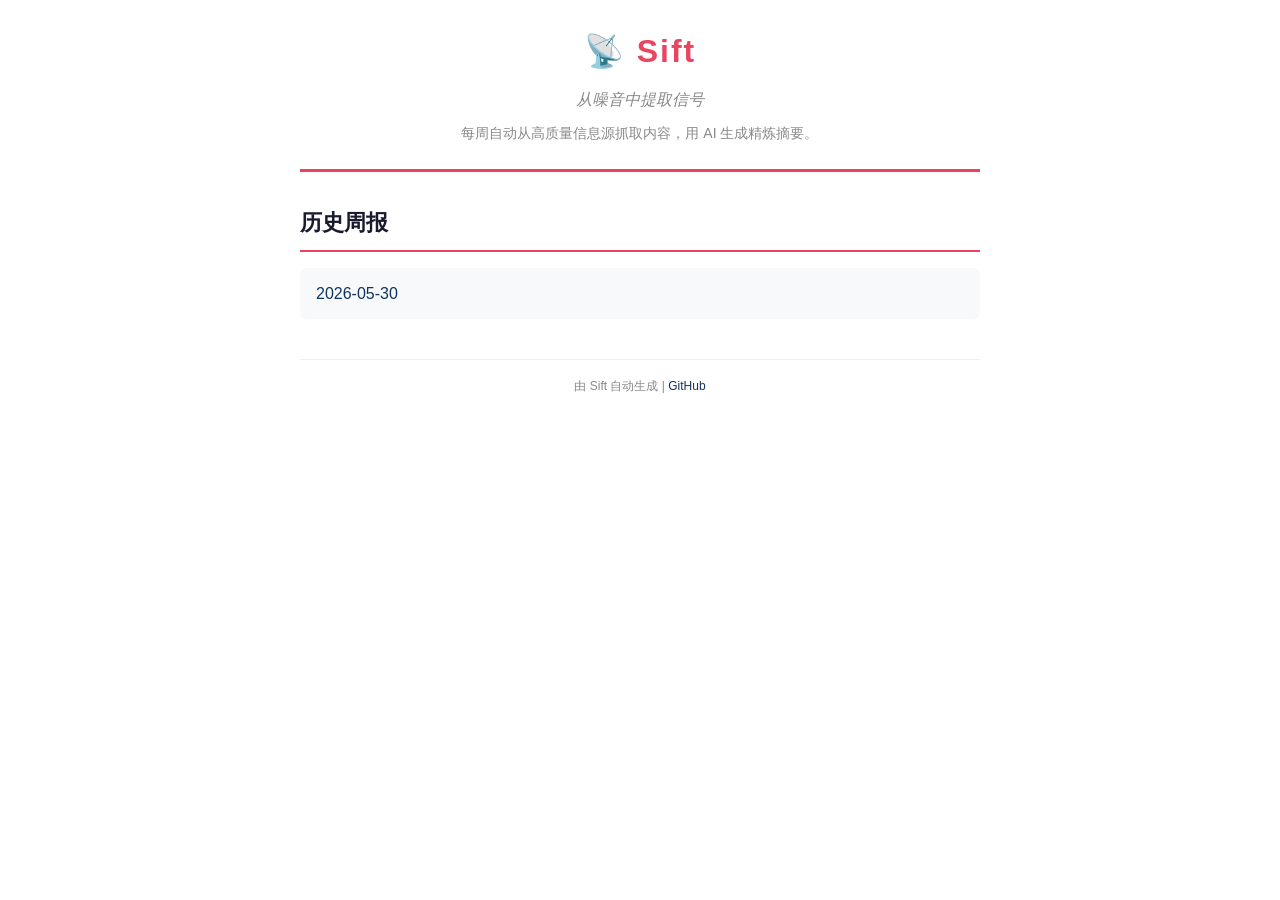
==== site/index.html @ 4ad4e00b "fix: update remaining signal references to sift" ====
<!DOCTYPE html>
<html lang="zh-CN">
<head>
  <meta charset="utf-8">
  <meta name="viewport" content="width=device-width, initial-scale=1">
  <title>Sift - Sift 周报</title>
  <link rel="stylesheet" href="style.css">
</head>
<body>
  <div class="container">
    <header>
      <h1>📡 Sift</h1>
      <p class="subtitle">从噪音中提取信号</p>
      <p class="description">每周自动从高质量信息源抓取内容，用 AI 生成精炼摘要。</p>
    </header>
    <main>
      <h2>历史周报</h2>
      <ul class="digest-list">
    <li><a href="digests/2026-05-30.html">2026-05-30</a></li>
      </ul>
    </main>
    <footer><p>由 Sift 自动生成 | <a href="https://github.com/null0NULL123/sift">GitHub</a></p></footer>
  </div>
</body>
</html>
---- site/style.css ----
/* Signal - GitHub Pages Style */

:root {
  --primary: #e94560;
  --dark: #1a1a2e;
  --accent: #0f3460;
  --bg: #fff;
  --bg-alt: #f8f9fa;
  --text: #333;
  --text-light: #888;
  --border: #eee;
}

* {
  margin: 0;
  padding: 0;
  box-sizing: border-box;
}

body {
  font-family: -apple-system, BlinkMacSystemFont, "Segoe UI", Roboto, "Helvetica Neue", sans-serif;
  color: var(--text);
  background: var(--bg);
  line-height: 1.7;
}

.container {
  max-width: 720px;
  margin: 0 auto;
  padding: 24px 20px;
}

/* Header */
header {
  text-align: center;
  margin-bottom: 32px;
  padding-bottom: 24px;
  border-bottom: 3px solid var(--primary);
}

header h1 {
  font-size: 32px;
  color: var(--primary);
  letter-spacing: 2px;
  margin-bottom: 8px;
}

header .subtitle {
  font-size: 16px;
  color: var(--text-light);
  font-style: italic;
}

header .description {
  font-size: 14px;
  color: var(--text-light);
  margin-top: 8px;
}

header .date {
  font-size: 14px;
  color: var(--text-light);
}

header nav {
  margin-top: 12px;
}

header nav a {
  color: var(--accent);
  text-decoration: none;
  font-size: 14px;
}

header nav a:hover {
  text-decoration: underline;
}

/* Index page */
main h2 {
  font-size: 22px;
  color: var(--dark);
  margin-bottom: 16px;
  padding-bottom: 8px;
  border-bottom: 2px solid var(--primary);
}

.digest-list {
  list-style: none;
  padding: 0;
}

.digest-list li {
  margin-bottom: 8px;
}

.digest-list a {
  display: block;
  padding: 12px 16px;
  background: var(--bg-alt);
  border-radius: 6px;
  color: var(--accent);
  text-decoration: none;
  font-size: 16px;
  transition: background 0.2s;
}

.digest-list a:hover {
  background: #e8e8e8;
}

/* Article content */
article h1 {
  font-size: 24px;
  color: var(--primary);
  margin: 24px 0 12px;
}

article h2 {
  font-size: 20px;
  color: var(--dark);
  margin: 28px 0 12px;
  padding-bottom: 6px;
  border-bottom: 2px solid var(--primary);
}

article h3 {
  font-size: 17px;
  color: #16213e;
  margin: 20px 0 8px;
}

article p {
  margin: 8px 0;
}

article strong {
  color: var(--dark);
}

article a {
  color: var(--accent);
  text-decoration: none;
  border-bottom: 1px solid var(--accent);
}

article a:hover {
  border-bottom-color: var(--primary);
  color: var(--primary);
}

article ul {
  padding-left: 20px;
  margin: 8px 0;
}

article li {
  margin-bottom: 6px;
}

article code {
  background: #f0f0f0;
  padding: 2px 5px;
  border-radius: 3px;
  font-size: 13px;
}

article hr {
  border: none;
  border-top: 1px solid var(--border);
  margin: 24px 0;
}

article blockquote {
  border-left: 4px solid var(--primary);
  padding: 8px 16px;
  margin: 12px 0;
  background: var(--bg-alt);
  color: var(--text-light);
}

article .numbered {
  padding-left: 10px;
  margin: 6px 0;
}

/* Footer */
footer {
  margin-top: 40px;
  padding-top: 16px;
  border-top: 1px solid var(--border);
  text-align: center;
  font-size: 12px;
  color: var(--text-light);
}

footer a {
  color: var(--accent);
  text-decoration: none;
}

/* Mobile */
@media (max-width: 600px) {
  .container {
    padding: 16px 12px;
  }

  header h1 {
    font-size: 26px;
  }

  article h2 {
    font-size: 18px;
  }
}
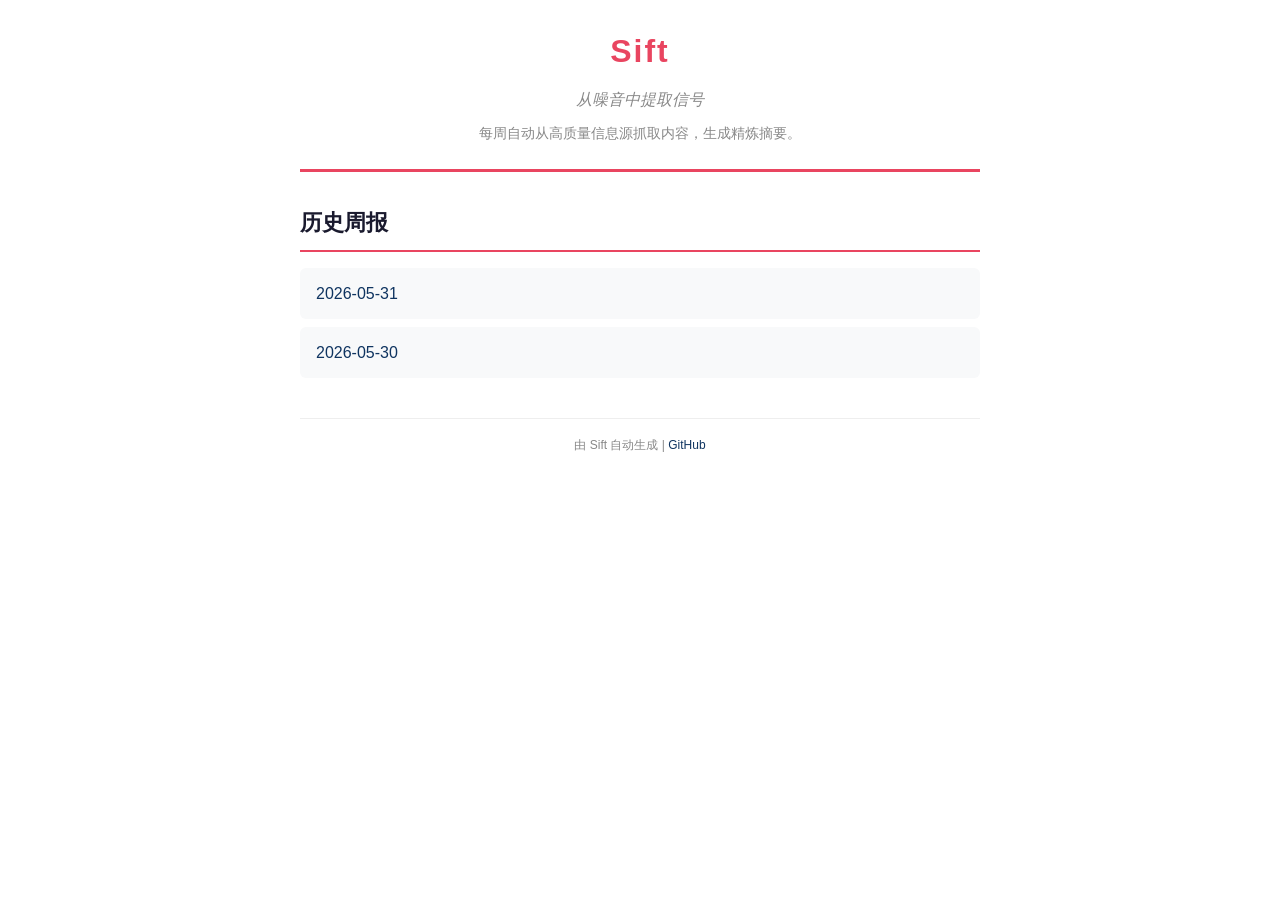
==== commit e62064ee: "feat: add LLM summary display, workspace CLI args, and knowledge.db rename - Add llm_summary field t" ====
--- a/site/index.html
+++ b/site/index.html
@@ -9,13 +9,14 @@
 <body>
   <div class="container">
     <header>
-      <h1>📡 Sift</h1>
+      <h1>Sift</h1>
       <p class="subtitle">从噪音中提取信号</p>
-      <p class="description">每周自动从高质量信息源抓取内容，用 AI 生成精炼摘要。</p>
+      <p class="description">每周自动从高质量信息源抓取内容，生成精炼摘要。</p>
     </header>
     <main>
       <h2>历史周报</h2>
       <ul class="digest-list">
+    <li><a href="digests/2026-05-31.html">2026-05-31</a></li>
     <li><a href="digests/2026-05-30.html">2026-05-30</a></li>
       </ul>
     </main>
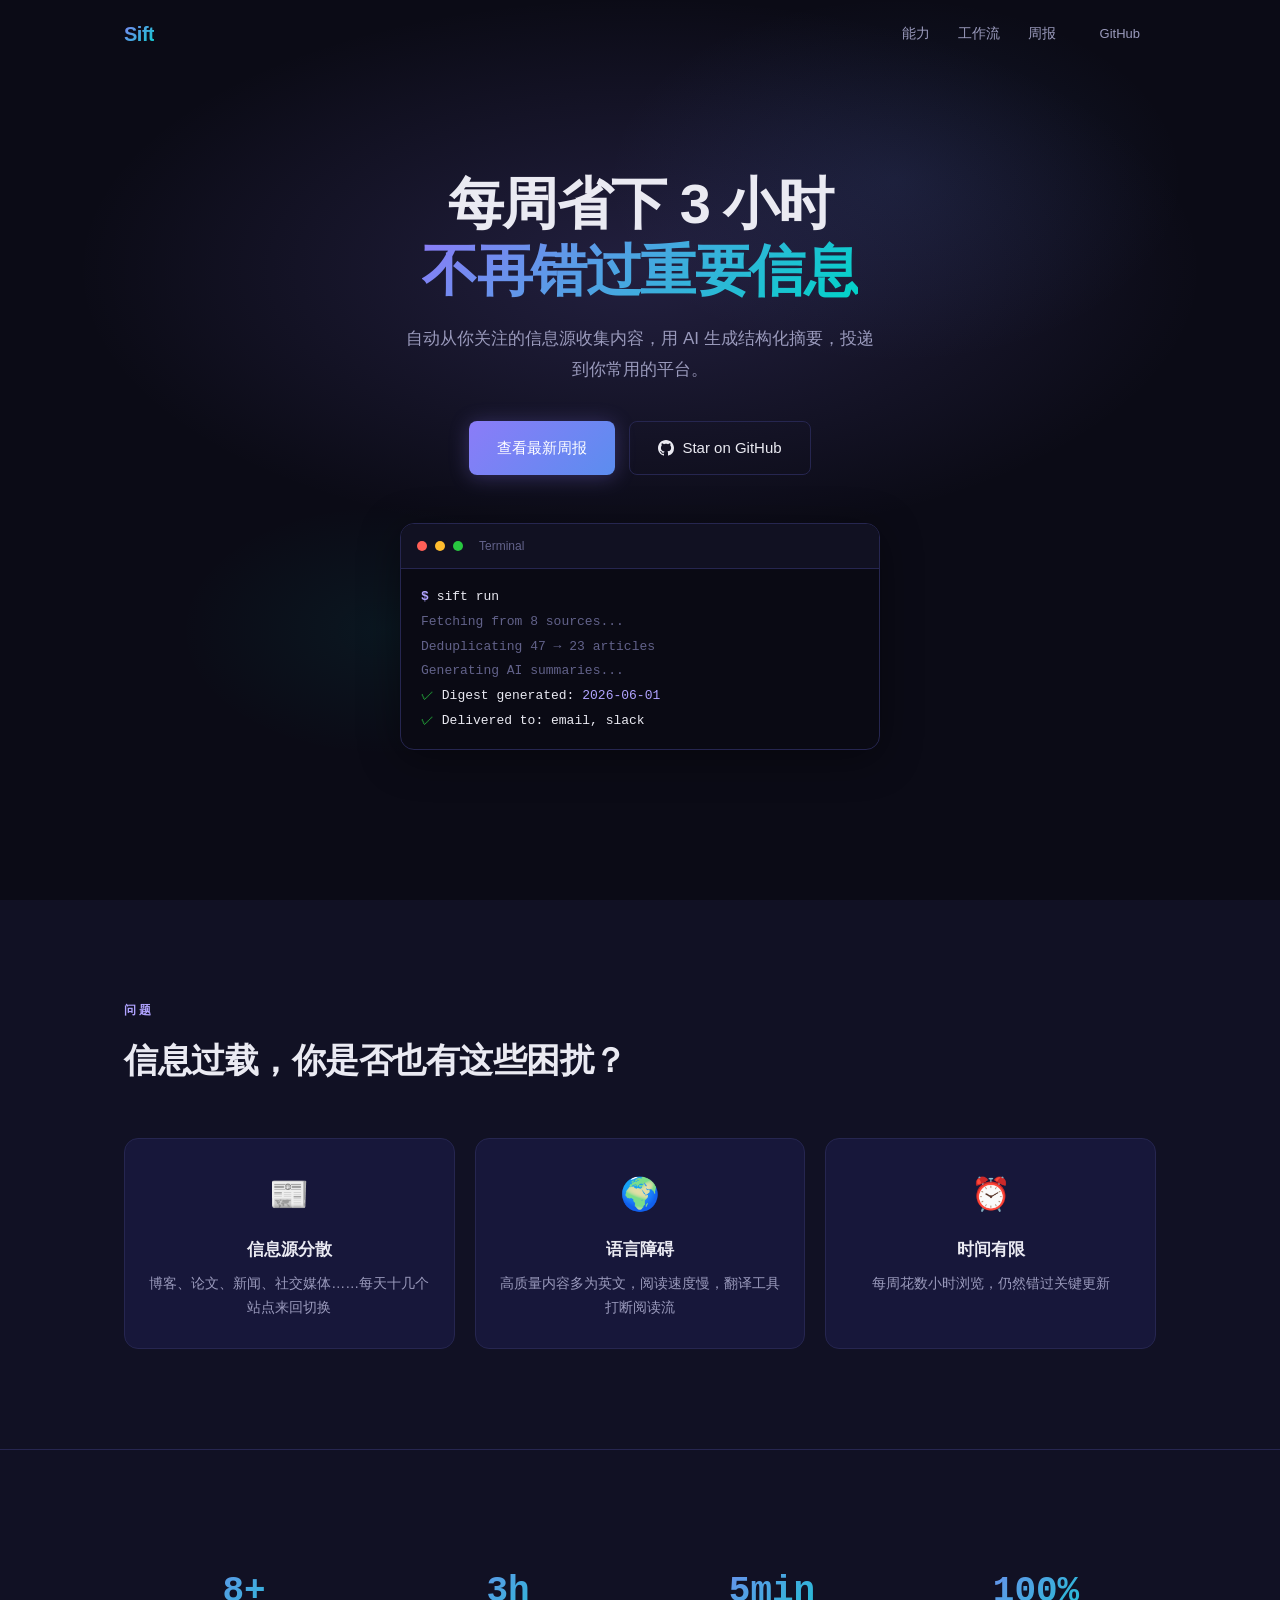
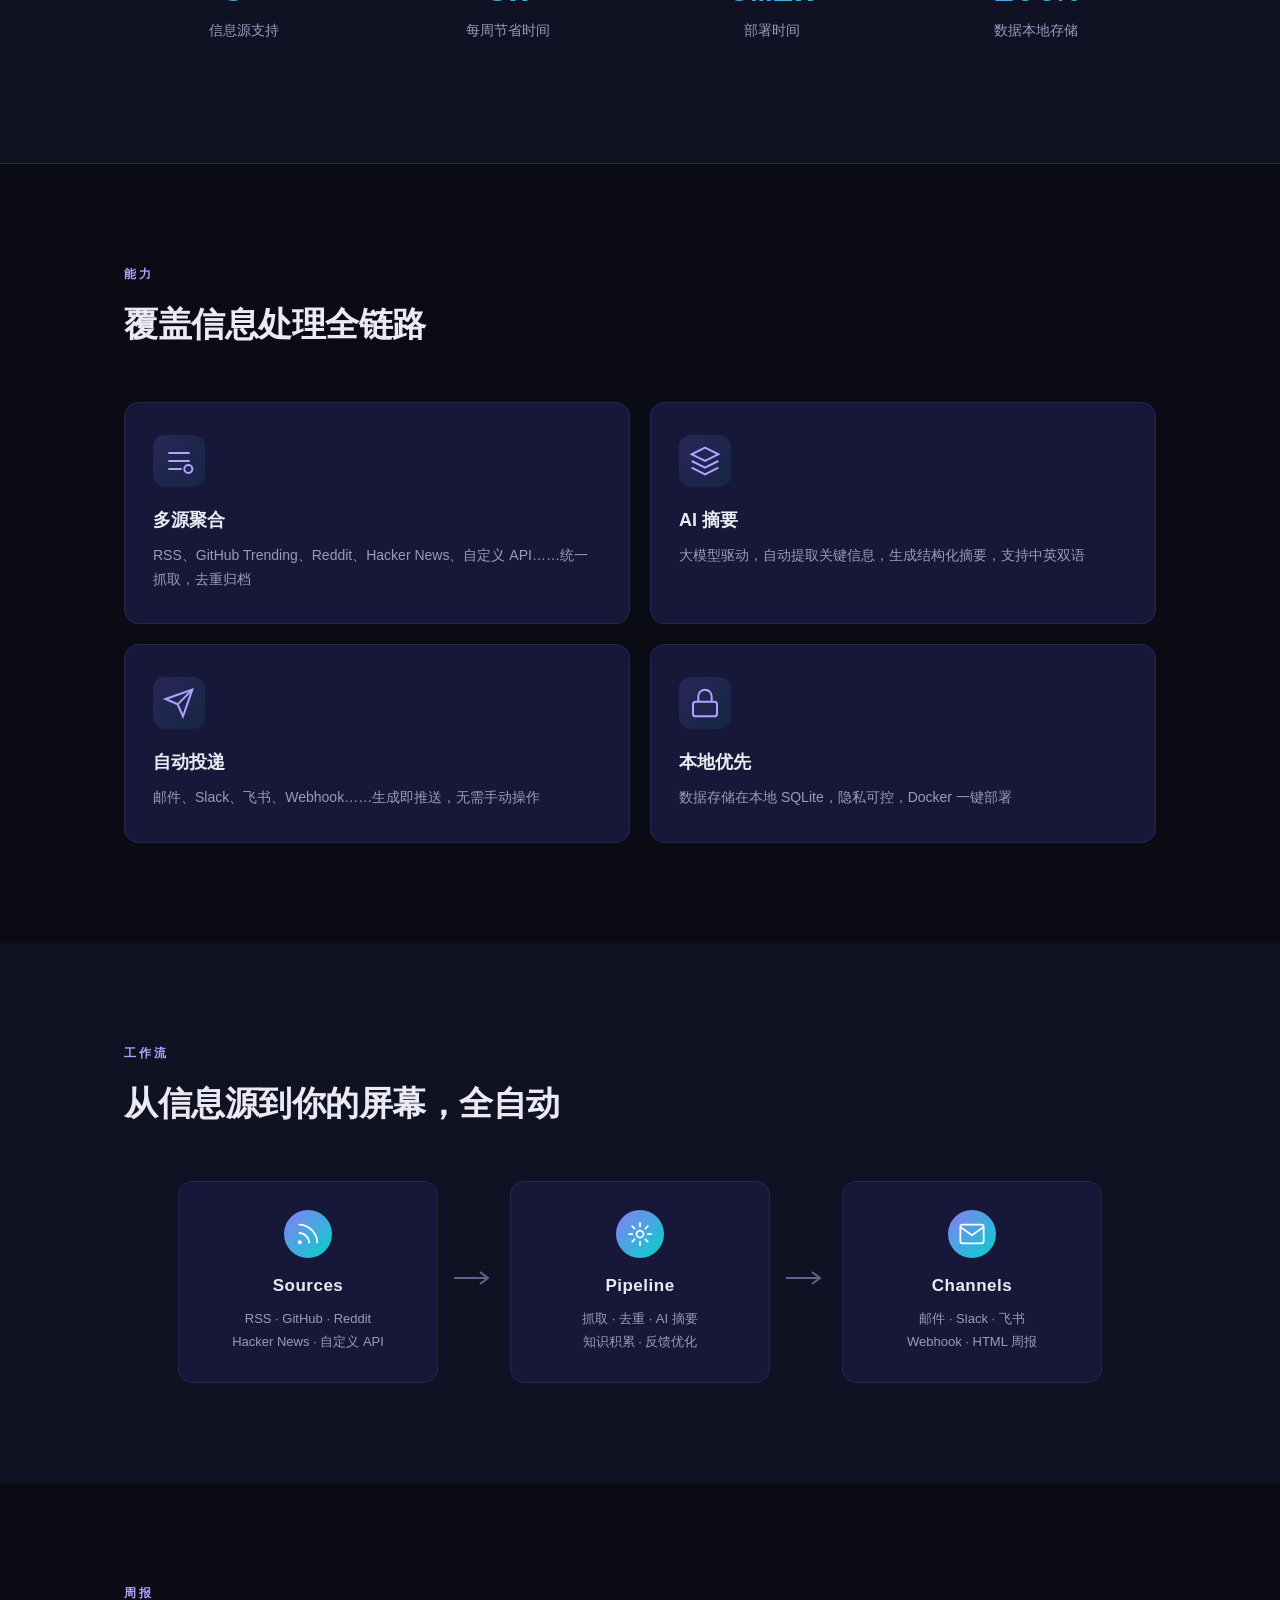
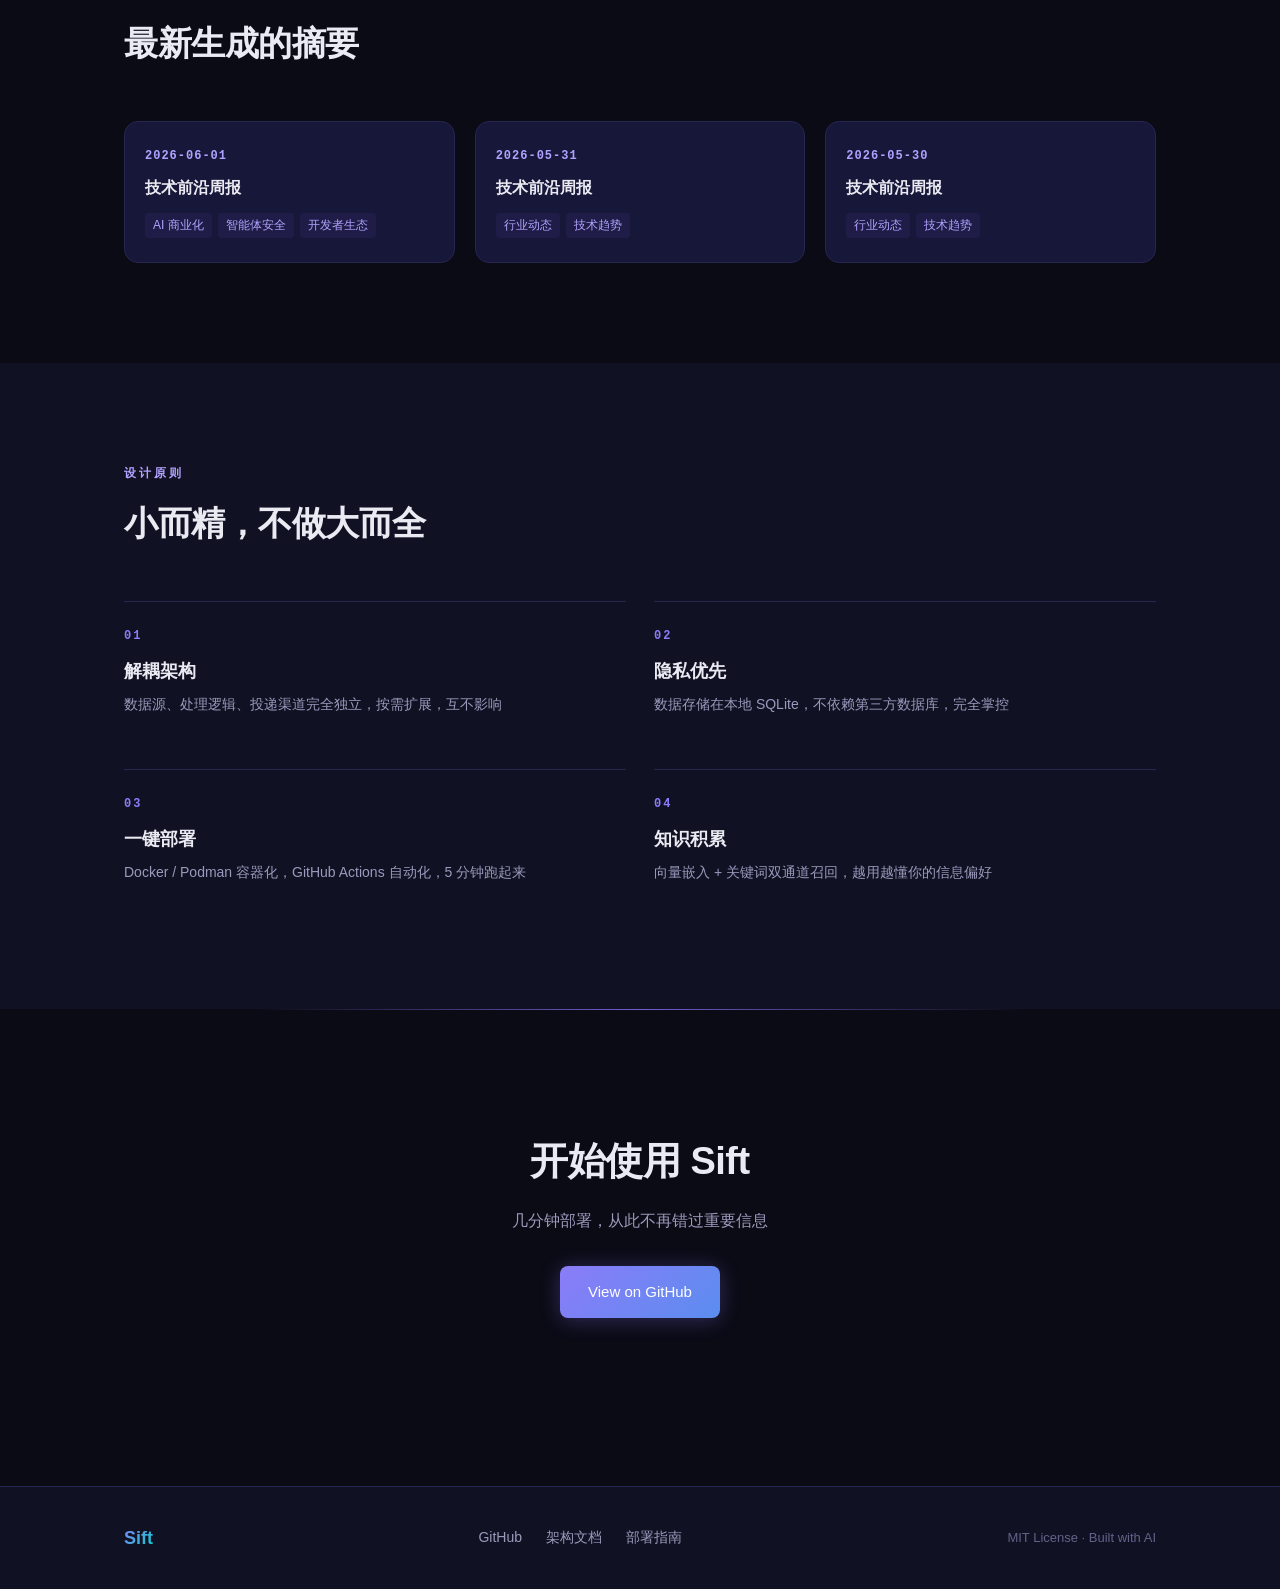
==== commit 9e832d34: "refactor: polish UI — stronger gradients, metric cards, gradient buttons - Add three-color gradient " ====
--- a/site/index.html
+++ b/site/index.html
@@ -3,24 +3,290 @@
 <head>
   <meta charset="utf-8">
   <meta name="viewport" content="width=device-width, initial-scale=1">
-  <title>Sift - Sift 周报</title>
+  <title>Sift - 从噪音中提取信号</title>
+  <meta name="description" content="自动从你关注的信息源收集内容，用 AI 生成结构化摘要，投递到你常用的平台。">
+  <meta property="og:title" content="Sift - 从噪音中提取信号">
+  <meta property="og:description" content="AI 驱动的信息聚合与摘要工具。多源抓取、智能摘要、自动投递。">
+  <meta property="og:type" content="website">
+  <link rel="icon" href="data:image/svg+xml,<svg xmlns='http://www.w3.org/2000/svg' viewBox='0 0 100 100'><text y='.9em' font-size='90'>⚗️</text></svg>">
   <link rel="stylesheet" href="style.css">
 </head>
 <body>
-  <div class="container">
-    <header>
-      <h1>Sift</h1>
-      <p class="subtitle">从噪音中提取信号</p>
-      <p class="description">每周自动从高质量信息源抓取内容，生成精炼摘要。</p>
-    </header>
-    <main>
-      <h2>历史周报</h2>
-      <ul class="digest-list">
-    <li><a href="digests/2026-05-31.html">2026-05-31</a></li>
-    <li><a href="digests/2026-05-30.html">2026-05-30</a></li>
-      </ul>
-    </main>
-    <footer><p>由 Sift 自动生成 | <a href="https://github.com/null0NULL123/sift">GitHub</a></p></footer>
-  </div>
+
+  <!-- Nav -->
+  <nav class="nav">
+    <div class="container nav-inner">
+      <a href="#" class="nav-logo">Sift</a>
+      <div class="nav-links">
+        <a href="#features">能力</a>
+        <a href="#workflow">工作流</a>
+        <a href="#digests">周报</a>
+        <a href="https://github.com/null0NULL123/sift" class="btn btn-sm">GitHub</a>
+      </div>
+    </div>
+  </nav>
+
+  <!-- Hero -->
+  <section class="hero">
+    <div class="hero-bg"></div>
+    <div class="hero-content">
+      <h1>每周省下 3 小时<br><span class="gradient-text">不再错过重要信息</span></h1>
+      <p class="hero-desc">自动从你关注的信息源收集内容，用 AI 生成结构化摘要，投递到你常用的平台。</p>
+      <div class="hero-actions">
+        <a href="digests/2026-06-01.html" class="btn btn-primary">查看最新周报</a>
+        <a href="https://github.com/null0NULL123/sift" class="btn btn-outline">
+          <svg width="16" height="16" viewBox="0 0 16 16" fill="currentColor"><path d="M8 0C3.58 0 0 3.58 0 8c0 3.54 2.29 6.53 5.47 7.59.4.07.55-.17.55-.38 0-.19-.01-.82-.01-1.49-2.01.37-2.53-.49-2.69-.94-.09-.23-.48-.94-.82-1.13-.28-.15-.68-.52-.01-.53.63-.01 1.08.58 1.23.82.72 1.21 1.87.87 2.33.66.07-.52.28-.87.51-1.07-1.78-.2-3.64-.89-3.64-3.95 0-.87.31-1.59.82-2.15-.08-.2-.36-1.02.08-2.12 0 0 .67-.21 2.2.82.64-.18 1.32-.27 2-.27.68 0 1.36.09 2 .27 1.53-1.04 2.2-.82 2.2-.82.44 1.1.16 1.92.08 2.12.51.56.82 1.27.82 2.15 0 3.07-1.87 3.75-3.65 3.95.29.25.54.73.54 1.48 0 1.07-.01 1.93-.01 2.2 0 .21.15.46.55.38A8.013 8.013 0 0016 8c0-4.42-3.58-8-8-8z"/></svg>
+          Star on GitHub
+        </a>
+      </div>
+      <!-- Product Preview -->
+      <div class="hero-preview">
+        <div class="terminal">
+          <div class="terminal-bar">
+            <span class="dot red"></span>
+            <span class="dot yellow"></span>
+            <span class="dot green"></span>
+            <span class="terminal-title">Terminal</span>
+          </div>
+          <div class="terminal-body">
+            <div class="terminal-line"><span class="t-prompt">$</span> <span class="t-cmd">sift run</span></div>
+            <div class="terminal-line t-dim">Fetching from 8 sources...</div>
+            <div class="terminal-line t-dim">Deduplicating 47 → 23 articles</div>
+            <div class="terminal-line t-dim">Generating AI summaries...</div>
+            <div class="terminal-line"><span class="t-success">✓</span> Digest generated: <span class="t-link">2026-06-01</span></div>
+            <div class="terminal-line"><span class="t-success">✓</span> Delivered to: email, slack</div>
+          </div>
+        </div>
+      </div>
+    </div>
+  </section>
+
+  <!-- Pain Points -->
+  <section class="pain-points reveal">
+    <div class="container">
+      <p class="section-eyebrow">问题</p>
+      <h2>信息过载，你是否也有这些困扰？</h2>
+      <div class="pain-grid">
+        <div class="pain-card">
+          <div class="pain-icon">&#x1F4F0;</div>
+          <h3>信息源分散</h3>
+          <p>博客、论文、新闻、社交媒体……每天十几个站点来回切换</p>
+        </div>
+        <div class="pain-card">
+          <div class="pain-icon">&#x1F30D;</div>
+          <h3>语言障碍</h3>
+          <p>高质量内容多为英文，阅读速度慢，翻译工具打断阅读流</p>
+        </div>
+        <div class="pain-card">
+          <div class="pain-icon">&#x23F0;</div>
+          <h3>时间有限</h3>
+          <p>每周花数小时浏览，仍然错过关键更新</p>
+        </div>
+      </div>
+    </div>
+  </section>
+
+  <!-- Metrics -->
+  <section class="metrics reveal">
+    <div class="container">
+      <div class="metric-grid">
+        <div class="metric-item">
+          <div class="metric-number">8+</div>
+          <div class="metric-label">信息源支持</div>
+        </div>
+        <div class="metric-item">
+          <div class="metric-number">3h</div>
+          <div class="metric-label">每周节省时间</div>
+        </div>
+        <div class="metric-item">
+          <div class="metric-number">5min</div>
+          <div class="metric-label">部署时间</div>
+        </div>
+        <div class="metric-item">
+          <div class="metric-number">100%</div>
+          <div class="metric-label">数据本地存储</div>
+        </div>
+      </div>
+    </div>
+  </section>
+
+  <!-- Features -->
+  <section class="features reveal" id="features">
+    <div class="container">
+      <p class="section-eyebrow">能力</p>
+      <h2>覆盖信息处理全链路</h2>
+      <div class="feature-grid">
+        <div class="feature-card">
+          <div class="feature-icon">
+            <svg width="32" height="32" viewBox="0 0 24 24" fill="none" stroke="currentColor" stroke-width="1.5"><path d="M4 6h16M4 12h16M4 18h10"/><circle cx="19" cy="18" r="3"/></svg>
+          </div>
+          <h3>多源聚合</h3>
+          <p>RSS、GitHub Trending、Reddit、Hacker News、自定义 API……统一抓取，去重归档</p>
+        </div>
+        <div class="feature-card">
+          <div class="feature-icon">
+            <svg width="32" height="32" viewBox="0 0 24 24" fill="none" stroke="currentColor" stroke-width="1.5"><path d="M12 2L2 7l10 5 10-5-10-5z"/><path d="M2 17l10 5 10-5"/><path d="M2 12l10 5 10-5"/></svg>
+          </div>
+          <h3>AI 摘要</h3>
+          <p>大模型驱动，自动提取关键信息，生成结构化摘要，支持中英双语</p>
+        </div>
+        <div class="feature-card">
+          <div class="feature-icon">
+            <svg width="32" height="32" viewBox="0 0 24 24" fill="none" stroke="currentColor" stroke-width="1.5"><path d="M22 2L11 13"/><path d="M22 2l-7 20-4-9-9-4 20-7z"/></svg>
+          </div>
+          <h3>自动投递</h3>
+          <p>邮件、Slack、飞书、Webhook……生成即推送，无需手动操作</p>
+        </div>
+        <div class="feature-card">
+          <div class="feature-icon">
+            <svg width="32" height="32" viewBox="0 0 24 24" fill="none" stroke="currentColor" stroke-width="1.5"><rect x="3" y="11" width="18" height="11" rx="2" ry="2"/><path d="M7 11V7a5 5 0 0110 0v4"/></svg>
+          </div>
+          <h3>本地优先</h3>
+          <p>数据存储在本地 SQLite，隐私可控，Docker 一键部署</p>
+        </div>
+      </div>
+    </div>
+  </section>
+
+  <!-- Workflow -->
+  <section class="workflow reveal" id="workflow">
+    <div class="container">
+      <p class="section-eyebrow">工作流</p>
+      <h2>从信息源到你的屏幕，全自动</h2>
+      <div class="flow-diagram">
+        <div class="flow-step">
+          <div class="flow-icon">
+            <svg width="28" height="28" viewBox="0 0 24 24" fill="none" stroke="currentColor" stroke-width="1.5"><path d="M4 11a9 9 0 019 9"/><path d="M4 4a16 16 0 0116 16"/><circle cx="5" cy="19" r="1"/></svg>
+          </div>
+          <div class="flow-label">Sources</div>
+          <div class="flow-desc">RSS · GitHub · Reddit<br>Hacker News · 自定义 API</div>
+        </div>
+        <div class="flow-arrow">
+          <svg width="40" height="24" viewBox="0 0 40 24"><path d="M0 12h32M26 6l8 6-8 6" fill="none" stroke="currentColor" stroke-width="2"/></svg>
+        </div>
+        <div class="flow-step">
+          <div class="flow-icon">
+            <svg width="28" height="28" viewBox="0 0 24 24" fill="none" stroke="currentColor" stroke-width="1.5"><path d="M12 2v4m0 12v4M4.93 4.93l2.83 2.83m8.48 8.48l2.83 2.83M2 12h4m12 0h4M4.93 19.07l2.83-2.83m8.48-8.48l2.83-2.83"/><circle cx="12" cy="12" r="3"/></svg>
+          </div>
+          <div class="flow-label">Pipeline</div>
+          <div class="flow-desc">抓取 · 去重 · AI 摘要<br>知识积累 · 反馈优化</div>
+        </div>
+        <div class="flow-arrow">
+          <svg width="40" height="24" viewBox="0 0 40 24"><path d="M0 12h32M26 6l8 6-8 6" fill="none" stroke="currentColor" stroke-width="2"/></svg>
+        </div>
+        <div class="flow-step">
+          <div class="flow-icon">
+            <svg width="28" height="28" viewBox="0 0 24 24" fill="none" stroke="currentColor" stroke-width="1.5"><path d="M4 4h16c1.1 0 2 .9 2 2v12c0 1.1-.9 2-2 2H4c-1.1 0-2-.9-2-2V6c0-1.1.9-2 2-2z"/><polyline points="22,6 12,13 2,6"/></svg>
+          </div>
+          <div class="flow-label">Channels</div>
+          <div class="flow-desc">邮件 · Slack · 飞书<br>Webhook · HTML 周报</div>
+        </div>
+      </div>
+    </div>
+  </section>
+
+  <!-- Latest Digests -->
+  <section class="digests reveal" id="digests">
+    <div class="container">
+      <p class="section-eyebrow">周报</p>
+      <h2>最新生成的摘要</h2>
+      <div class="digest-grid">
+        <a href="digests/2026-06-01.html" class="digest-card">
+          <div class="digest-date">2026-06-01</div>
+          <div class="digest-title">技术前沿周报</div>
+          <div class="digest-tags">
+            <span>AI 商业化</span><span>智能体安全</span><span>开发者生态</span>
+          </div>
+        </a>
+        <a href="digests/2026-05-31.html" class="digest-card">
+          <div class="digest-date">2026-05-31</div>
+          <div class="digest-title">技术前沿周报</div>
+          <div class="digest-tags">
+            <span>行业动态</span><span>技术趋势</span>
+          </div>
+        </a>
+        <a href="digests/2026-05-30.html" class="digest-card">
+          <div class="digest-date">2026-05-30</div>
+          <div class="digest-title">技术前沿周报</div>
+          <div class="digest-tags">
+            <span>行业动态</span><span>技术趋势</span>
+          </div>
+        </a>
+      </div>
+    </div>
+  </section>
+
+  <!-- Highlights -->
+  <section class="highlights reveal">
+    <div class="container">
+      <p class="section-eyebrow">设计原则</p>
+      <h2>小而精，不做大而全</h2>
+      <div class="highlight-grid">
+        <div class="highlight-item">
+          <div class="highlight-number">01</div>
+          <h3>解耦架构</h3>
+          <p>数据源、处理逻辑、投递渠道完全独立，按需扩展，互不影响</p>
+        </div>
+        <div class="highlight-item">
+          <div class="highlight-number">02</div>
+          <h3>隐私优先</h3>
+          <p>数据存储在本地 SQLite，不依赖第三方数据库，完全掌控</p>
+        </div>
+        <div class="highlight-item">
+          <div class="highlight-number">03</div>
+          <h3>一键部署</h3>
+          <p>Docker / Podman 容器化，GitHub Actions 自动化，5 分钟跑起来</p>
+        </div>
+        <div class="highlight-item">
+          <div class="highlight-number">04</div>
+          <h3>知识积累</h3>
+          <p>向量嵌入 + 关键词双通道召回，越用越懂你的信息偏好</p>
+        </div>
+      </div>
+    </div>
+  </section>
+
+  <!-- CTA -->
+  <section class="cta reveal">
+    <div class="container">
+      <h2>开始使用 Sift</h2>
+      <p>几分钟部署，从此不再错过重要信息</p>
+      <div class="hero-actions">
+        <a href="https://github.com/null0NULL123/sift" class="btn btn-primary">View on GitHub</a>
+      </div>
+    </div>
+  </section>
+
+  <!-- Footer -->
+  <footer>
+    <div class="container footer-inner">
+      <div class="footer-brand">Sift</div>
+      <div class="footer-links">
+        <a href="https://github.com/null0NULL123/sift">GitHub</a>
+        <a href="https://github.com/null0NULL123/sift/blob/main/docs/zh/architecture.md">架构文档</a>
+        <a href="https://github.com/null0NULL123/sift/blob/main/docs/zh/deployment.md">部署指南</a>
+      </div>
+      <div class="footer-copy">MIT License &middot; Built with AI</div>
+    </div>
+  </footer>
+
+  <script>
+    // Scroll reveal
+    const observer = new IntersectionObserver((entries) => {
+      entries.forEach(entry => {
+        if (entry.isIntersecting) {
+          entry.target.classList.add('visible');
+        }
+      });
+    }, { threshold: 0.1 });
+    document.querySelectorAll('.reveal').forEach(el => observer.observe(el));
+
+    // Sticky nav
+    const nav = document.querySelector('.nav');
+    window.addEventListener('scroll', () => {
+      nav.classList.toggle('scrolled', window.scrollY > 50);
+    });
+  </script>
+
 </body>
 </html>
--- a/site/style.css
+++ b/site/style.css
@@ -1,14 +1,23 @@
-/* Signal - GitHub Pages Style */
+/* Sift - Landing Page Style */
 
 :root {
-  --primary: #e94560;
-  --dark: #1a1a2e;
-  --accent: #0f3460;
-  --bg: #fff;
-  --bg-alt: #f8f9fa;
-  --text: #333;
-  --text-light: #888;
-  --border: #eee;
+  --bg: #0b0b16;
+  --bg-surface: #111124;
+  --bg-card: #17173a;
+  --bg-card-hover: #1e1e4a;
+  --text: #eaeaf2;
+  --text-secondary: #9a9abc;
+  --text-dim: #62628a;
+  --accent: #8b7cf8;
+  --accent-light: #b0a3ff;
+  --accent-muted: #6e5fd0;
+  --gradient-start: #8b7cf8;
+  --gradient-mid: #5b8def;
+  --gradient-end: #00d4c8;
+  --border: #262650;
+  --border-glow: rgba(139, 124, 248, 0.15);
+  --radius: 14px;
+  --radius-sm: 8px;
 }
 
 * {
@@ -17,199 +26,954 @@
   box-sizing: border-box;
 }
 
+html {
+  scroll-behavior: smooth;
+}
+
 body {
-  font-family: -apple-system, BlinkMacSystemFont, "Segoe UI", Roboto, "Helvetica Neue", sans-serif;
+  font-family: -apple-system, BlinkMacSystemFont, "Segoe UI", Roboto, "Helvetica Neue", "Noto Sans SC", sans-serif;
   color: var(--text);
   background: var(--bg);
   line-height: 1.7;
+  overflow-x: hidden;
 }
 
 .container {
+  max-width: 1080px;
+  margin: 0 auto;
+  padding: 0 24px;
+}
+
+/* ===== Nav ===== */
+
+.nav {
+  position: fixed;
+  top: 0;
+  left: 0;
+  right: 0;
+  z-index: 100;
+  padding: 16px 0;
+  transition: all 0.3s ease;
+}
+
+.nav.scrolled {
+  background: rgba(14, 14, 26, 0.85);
+  backdrop-filter: blur(12px);
+  border-bottom: 1px solid var(--border);
+  padding: 12px 0;
+}
+
+.nav-inner {
+  display: flex;
+  align-items: center;
+  justify-content: space-between;
+}
+
+.nav-logo {
+  font-size: 20px;
+  font-weight: 700;
+  background: linear-gradient(135deg, var(--gradient-start), var(--gradient-end));
+  -webkit-background-clip: text;
+  -webkit-text-fill-color: transparent;
+  background-clip: text;
+  text-decoration: none;
+  letter-spacing: -0.5px;
+}
+
+.nav-links {
+  display: flex;
+  align-items: center;
+  gap: 28px;
+}
+
+.nav-links a {
+  color: var(--text-secondary);
+  text-decoration: none;
+  font-size: 14px;
+  font-weight: 500;
+  transition: color 0.2s;
+}
+
+.nav-links a:hover {
+  color: var(--text);
+}
+
+.btn-sm {
+  padding: 7px 16px !important;
+  font-size: 13px !important;
+  border-radius: 6px;
+  display: inline-flex;
+  align-items: center;
+  gap: 6px;
+}
+
+/* ===== Hero ===== */
+
+.hero {
+  position: relative;
+  min-height: 100vh;
+  display: flex;
+  flex-direction: column;
+  align-items: center;
+  justify-content: center;
+  text-align: center;
+  overflow: hidden;
+  padding: 80px 24px 60px;
+}
+
+.hero-bg {
+  position: absolute;
+  inset: 0;
+  background:
+    radial-gradient(ellipse 80% 55% at 50% 30%, rgba(139, 124, 248, 0.18) 0%, transparent 55%),
+    radial-gradient(ellipse 50% 45% at 70% 20%, rgba(91, 141, 239, 0.1) 0%, transparent 45%),
+    radial-gradient(ellipse 40% 35% at 30% 70%, rgba(0, 212, 200, 0.06) 0%, transparent 40%);
+  pointer-events: none;
+}
+
+.hero-content {
+  position: relative;
+  z-index: 1;
+  max-width: 720px;
+}
+
+.hero h1 {
+  font-size: clamp(36px, 6vw, 56px);
+  font-weight: 700;
+  letter-spacing: -1.5px;
+  line-height: 1.2;
+  margin-bottom: 20px;
+  color: var(--text);
+}
+
+.gradient-text {
+  background: linear-gradient(135deg, var(--gradient-start), var(--gradient-end));
+  -webkit-background-clip: text;
+  -webkit-text-fill-color: transparent;
+  background-clip: text;
+}
+
+.hero-desc {
+  font-size: 17px;
+  color: var(--text-secondary);
+  max-width: 480px;
+  margin: 0 auto 36px;
+  line-height: 1.8;
+}
+
+.hero-actions {
+  display: flex;
+  gap: 14px;
+  justify-content: center;
+  flex-wrap: wrap;
+  margin-bottom: 48px;
+}
+
+.btn {
+  display: inline-flex;
+  align-items: center;
+  gap: 8px;
+  padding: 13px 28px;
+  border-radius: 8px;
+  font-size: 15px;
+  font-weight: 500;
+  text-decoration: none;
+  transition: all 0.25s ease;
+  cursor: pointer;
+  border: none;
+}
+
+.btn-primary {
+  background: linear-gradient(135deg, var(--gradient-start), var(--gradient-mid));
+  color: #fff;
+  box-shadow: 0 2px 20px rgba(139, 124, 248, 0.3);
+}
+
+.btn-primary:hover {
+  background: linear-gradient(135deg, var(--accent-light), var(--gradient-mid));
+  transform: translateY(-2px);
+  box-shadow: 0 6px 28px rgba(139, 124, 248, 0.4);
+}
+
+.btn-outline {
+  background: transparent;
+  color: var(--text);
+  border: 1px solid var(--border);
+}
+
+.btn-outline:hover {
+  border-color: var(--accent-muted);
+  color: var(--accent-light);
+  transform: translateY(-2px);
+}
+
+/* ===== Terminal Preview ===== */
+
+.hero-preview {
+  max-width: 520px;
+  margin: 0 auto;
+}
+
+.terminal {
+  background: #0a0a14;
+  border: 1px solid var(--border);
+  border-radius: var(--radius);
+  overflow: hidden;
+  text-align: left;
+  box-shadow: 0 8px 40px rgba(0, 0, 0, 0.4);
+}
+
+.terminal-bar {
+  display: flex;
+  align-items: center;
+  gap: 8px;
+  padding: 12px 16px;
+  background: #111122;
+  border-bottom: 1px solid var(--border);
+}
+
+.dot {
+  width: 10px;
+  height: 10px;
+  border-radius: 50%;
+}
+
+.dot.red { background: #ff5f57; }
+.dot.yellow { background: #febc2e; }
+.dot.green { background: #28c840; }
+
+.terminal-title {
+  font-size: 12px;
+  color: var(--text-dim);
+  margin-left: 8px;
+}
+
+.terminal-body {
+  padding: 16px 20px;
+  font-family: "SF Mono", "Fira Code", "Cascadia Code", monospace;
+  font-size: 13px;
+  line-height: 1.9;
+}
+
+.terminal-line {
+  white-space: nowrap;
+}
+
+.t-prompt {
+  color: var(--accent-light);
+  font-weight: 600;
+}
+
+.t-cmd {
+  color: var(--text);
+}
+
+.t-dim {
+  color: var(--text-dim);
+}
+
+.t-success {
+  color: #28c840;
+}
+
+.t-link {
+  color: var(--accent-light);
+}
+
+/* ===== Section Common ===== */
+
+section {
+  padding: 100px 0;
+}
+
+.section-eyebrow {
+  font-size: 12px;
+  text-transform: uppercase;
+  letter-spacing: 3px;
+  color: var(--accent-light);
+  margin-bottom: 12px;
+  font-weight: 600;
+}
+
+section h2 {
+  font-size: clamp(26px, 4vw, 34px);
+  font-weight: 600;
+  margin-bottom: 48px;
+  letter-spacing: -0.5px;
+  color: var(--text);
+}
+
+/* ===== Scroll Reveal ===== */
+
+.reveal {
+  opacity: 0;
+  transform: translateY(32px);
+  transition: opacity 0.7s ease, transform 0.7s ease;
+}
+
+.reveal.visible {
+  opacity: 1;
+  transform: translateY(0);
+}
+
+/* ===== Pain Points ===== */
+
+.pain-points {
+  background: var(--bg-surface);
+}
+
+.pain-grid {
+  display: grid;
+  grid-template-columns: repeat(3, 1fr);
+  gap: 20px;
+}
+
+.pain-card {
+  padding: 28px 24px;
+  border: 1px solid var(--border);
+  border-radius: var(--radius);
+  text-align: center;
+  transition: all 0.35s ease;
+  background: var(--bg-card);
+}
+
+.pain-card:hover {
+  border-color: var(--accent-muted);
+  background: var(--bg-card-hover);
+  transform: translateY(-4px);
+  box-shadow: 0 12px 36px rgba(0, 0, 0, 0.2);
+}
+
+.pain-icon {
+  font-size: 32px;
+  margin-bottom: 14px;
+}
+
+.pain-card h3 {
+  font-size: 17px;
+  margin-bottom: 8px;
+  color: var(--text);
+}
+
+.pain-card p {
+  font-size: 14px;
+  color: var(--text-secondary);
+  line-height: 1.7;
+}
+
+/* ===== Features ===== */
+
+.features {
+  background: var(--bg);
+}
+
+.feature-grid {
+  display: grid;
+  grid-template-columns: repeat(2, 1fr);
+  gap: 20px;
+}
+
+.feature-card {
+  padding: 32px 28px;
+  background: var(--bg-card);
+  border: 1px solid var(--border);
+  border-radius: var(--radius);
+  transition: all 0.35s ease;
+  position: relative;
+}
+
+.feature-card::before {
+  content: "";
+  position: absolute;
+  inset: -1px;
+  border-radius: var(--radius);
+  background: linear-gradient(135deg, rgba(139, 124, 248, 0.2), rgba(0, 212, 200, 0.1));
+  opacity: 0;
+  transition: opacity 0.35s ease;
+  z-index: -1;
+}
+
+.feature-card:hover {
+  background: var(--bg-card-hover);
+  transform: translateY(-6px);
+  box-shadow: 0 16px 48px rgba(139, 124, 248, 0.12);
+  border-color: transparent;
+}
+
+.feature-card:hover::before {
+  opacity: 1;
+}
+
+.feature-icon {
+  width: 52px;
+  height: 52px;
+  display: flex;
+  align-items: center;
+  justify-content: center;
+  border-radius: 12px;
+  background: linear-gradient(135deg, rgba(139, 124, 248, 0.15), rgba(0, 212, 200, 0.08));
+  color: var(--accent-light);
+  margin-bottom: 18px;
+}
+
+.feature-card h3 {
+  font-size: 18px;
+  margin-bottom: 8px;
+  color: var(--text);
+}
+
+.feature-card p {
+  font-size: 14px;
+  color: var(--text-secondary);
+  line-height: 1.7;
+}
+
+/* ===== Workflow ===== */
+
+.workflow {
+  background: var(--bg-surface);
+}
+
+.flow-diagram {
+  display: flex;
+  align-items: center;
+  justify-content: center;
+  gap: 16px;
+  flex-wrap: wrap;
+}
+
+.flow-step {
+  flex: 1;
+  min-width: 200px;
+  max-width: 260px;
+  padding: 28px 20px;
+  background: var(--bg-card);
+  border: 1px solid var(--border);
+  border-radius: var(--radius);
+  text-align: center;
+  transition: all 0.3s ease;
+}
+
+.flow-step:hover {
+  border-color: var(--accent-muted);
+  transform: translateY(-4px);
+  box-shadow: 0 12px 40px rgba(124, 108, 240, 0.08);
+}
+
+.flow-icon {
+  width: 48px;
+  height: 48px;
+  margin: 0 auto 14px;
+  display: flex;
+  align-items: center;
+  justify-content: center;
+  border-radius: 50%;
+  background: linear-gradient(135deg, var(--gradient-start), var(--gradient-end));
+  color: #fff;
+}
+
+.flow-label {
+  font-size: 17px;
+  font-weight: 600;
+  margin-bottom: 6px;
+  letter-spacing: 0.5px;
+}
+
+.flow-desc {
+  font-size: 13px;
+  color: var(--text-secondary);
+  line-height: 1.8;
+}
+
+.flow-arrow {
+  color: var(--text-dim);
+  flex-shrink: 0;
+}
+
+/* ===== Digests ===== */
+
+.digests {
+  background: var(--bg);
+}
+
+.digest-grid {
+  display: grid;
+  grid-template-columns: repeat(3, 1fr);
+  gap: 20px;
+}
+
+.digest-card {
+  display: block;
+  padding: 24px 20px;
+  background: var(--bg-card);
+  border: 1px solid var(--border);
+  border-radius: var(--radius);
+  text-decoration: none;
+  color: var(--text);
+  transition: all 0.35s ease;
+}
+
+.digest-card:hover {
+  border-color: transparent;
+  transform: translateY(-6px);
+  box-shadow: 0 16px 48px rgba(139, 124, 248, 0.12);
+  background: var(--bg-card-hover);
+}
+
+.digest-date {
+  font-size: 12px;
+  color: var(--accent-light);
+  font-weight: 600;
+  letter-spacing: 1px;
+  margin-bottom: 8px;
+  font-family: "SF Mono", "Fira Code", monospace;
+}
+
+.digest-title {
+  font-size: 16px;
+  font-weight: 600;
+  margin-bottom: 12px;
+}
+
+.digest-tags {
+  display: flex;
+  flex-wrap: wrap;
+  gap: 6px;
+}
+
+.digest-tags span {
+  display: inline-block;
+  padding: 2px 8px;
+  background: rgba(124, 108, 240, 0.08);
+  border-radius: 4px;
+  font-size: 12px;
+  color: var(--accent-light);
+}
+
+/* ===== Highlights ===== */
+
+.highlights {
+  background: var(--bg-surface);
+}
+
+.highlight-grid {
+  display: grid;
+  grid-template-columns: repeat(2, 1fr);
+  gap: 28px;
+}
+
+.highlight-item {
+  padding: 24px 0;
+  border-top: 1px solid var(--border);
+}
+
+.highlight-number {
+  font-size: 12px;
+  font-weight: 700;
+  color: var(--accent);
+  letter-spacing: 2px;
+  margin-bottom: 10px;
+  font-family: "SF Mono", "Fira Code", monospace;
+}
+
+.highlight-item h3 {
+  font-size: 18px;
+  margin-bottom: 6px;
+  color: var(--text);
+}
+
+.highlight-item p {
+  font-size: 14px;
+  color: var(--text-secondary);
+  line-height: 1.7;
+}
+
+/* ===== Metrics ===== */
+
+.metrics {
+  background: var(--bg-surface);
+  border-top: 1px solid var(--border);
+  border-bottom: 1px solid var(--border);
+}
+
+.metric-grid {
+  display: grid;
+  grid-template-columns: repeat(4, 1fr);
+  gap: 24px;
+  text-align: center;
+}
+
+.metric-item {
+  padding: 20px 12px;
+}
+
+.metric-number {
+  font-size: 36px;
+  font-weight: 700;
+  background: linear-gradient(135deg, var(--gradient-start), var(--gradient-end));
+  -webkit-background-clip: text;
+  -webkit-text-fill-color: transparent;
+  background-clip: text;
+  line-height: 1.2;
+  margin-bottom: 6px;
+  font-family: "SF Mono", "Fira Code", monospace;
+}
+
+.metric-label {
+  font-size: 14px;
+  color: var(--text-secondary);
+}
+
+/* ===== CTA ===== */
+
+.cta {
+  background: var(--bg);
+  text-align: center;
+  padding: 120px 0;
+  position: relative;
+}
+
+.cta::before {
+  content: "";
+  position: absolute;
+  top: 0;
+  left: 50%;
+  transform: translateX(-50%);
+  width: 60%;
+  height: 1px;
+  background: linear-gradient(90deg, transparent, var(--accent-muted), transparent);
+}
+
+.cta h2 {
+  font-size: clamp(28px, 4vw, 38px);
+  margin-bottom: 14px;
+}
+
+.cta p {
+  font-size: 16px;
+  color: var(--text-secondary);
+  margin-bottom: 32px;
+}
+
+/* ===== Footer ===== */
+
+footer {
+  background: var(--bg-surface);
+  border-top: 1px solid var(--border);
+  padding: 36px 0;
+}
+
+.footer-inner {
+  display: flex;
+  align-items: center;
+  justify-content: space-between;
+  flex-wrap: wrap;
+  gap: 16px;
+}
+
+.footer-brand {
+  font-size: 18px;
+  font-weight: 700;
+  background: linear-gradient(135deg, var(--gradient-start), var(--gradient-end));
+  -webkit-background-clip: text;
+  -webkit-text-fill-color: transparent;
+  background-clip: text;
+}
+
+.footer-links {
+  display: flex;
+  gap: 24px;
+}
+
+.footer-links a {
+  color: var(--text-secondary);
+  text-decoration: none;
+  font-size: 14px;
+  transition: color 0.2s;
+}
+
+.footer-links a:hover {
+  color: var(--accent-light);
+}
+
+.footer-copy {
+  font-size: 13px;
+  color: var(--text-dim);
+}
+
+/* ===== Animations ===== */
+
+@keyframes fadeUp {
+  from { opacity: 0; transform: translateY(24px); }
+  to { opacity: 1; transform: translateY(0); }
+}
+
+.hero-content {
+  animation: fadeUp 0.8s ease-out;
+}
+
+.pain-card,
+.feature-card,
+.flow-step,
+.digest-card,
+.highlight-item {
+  animation: fadeUp 0.5s ease-out both;
+}
+
+.pain-card:nth-child(1) { animation-delay: 0.05s; }
+.pain-card:nth-child(2) { animation-delay: 0.1s; }
+.pain-card:nth-child(3) { animation-delay: 0.15s; }
+
+.feature-card:nth-child(1) { animation-delay: 0.05s; }
+.feature-card:nth-child(2) { animation-delay: 0.1s; }
+.feature-card:nth-child(3) { animation-delay: 0.15s; }
+.feature-card:nth-child(4) { animation-delay: 0.2s; }
+
+.digest-card:nth-child(1) { animation-delay: 0.05s; }
+.digest-card:nth-child(2) { animation-delay: 0.1s; }
+.digest-card:nth-child(3) { animation-delay: 0.15s; }
+
+/* ===== Responsive ===== */
+
+@media (max-width: 768px) {
+  section {
+    padding: 64px 0;
+  }
+
+  .nav-links a:not(.btn) {
+    display: none;
+  }
+
+  .pain-grid {
+    grid-template-columns: 1fr;
+  }
+
+  .feature-grid {
+    grid-template-columns: 1fr;
+  }
+
+  .flow-diagram {
+    flex-direction: column;
+  }
+
+  .flow-arrow {
+    transform: rotate(90deg);
+  }
+
+  .flow-step {
+    max-width: 100%;
+    width: 100%;
+  }
+
+  .digest-grid {
+    grid-template-columns: 1fr;
+  }
+
+  .highlight-grid {
+    grid-template-columns: 1fr;
+    gap: 16px;
+  }
+
+  .footer-inner {
+    flex-direction: column;
+    text-align: center;
+  }
+
+  .metric-grid {
+    grid-template-columns: repeat(2, 1fr);
+  }
+
+  .hero h1 br {
+    display: none;
+  }
+}
+
+@media (max-width: 480px) {
+  .hero {
+    padding: 80px 16px 40px;
+  }
+
+  .hero h1 {
+    font-size: 32px;
+  }
+
+  .hero-desc {
+    font-size: 15px;
+  }
+
+  .btn {
+    padding: 11px 22px;
+    font-size: 14px;
+  }
+}
+
+/* ===== Article Pages (Digest Detail) ===== */
+
+.article-page {
+  min-height: 100vh;
+  background: var(--bg);
+}
+
+.article-header {
+  background: var(--bg-surface);
+  border-bottom: 1px solid var(--border);
+  padding: 20px 0;
+}
+
+.article-header-inner {
+  display: flex;
+  align-items: center;
+  justify-content: space-between;
+}
+
+.article-header .logo {
+  font-size: 18px;
+  font-weight: 700;
+  color: var(--text);
+  text-decoration: none;
+}
+
+.article-header .back-link {
+  color: var(--text-secondary);
+  text-decoration: none;
+  font-size: 14px;
+  transition: color 0.2s;
+}
+
+.article-header .back-link:hover {
+  color: var(--accent-light);
+}
+
+.article-container {
   max-width: 720px;
   margin: 0 auto;
-  padding: 24px 20px;
-}
-
-/* Header */
-header {
-  text-align: center;
-  margin-bottom: 32px;
-  padding-bottom: 24px;
-  border-bottom: 3px solid var(--primary);
-}
-
-header h1 {
-  font-size: 32px;
-  color: var(--primary);
-  letter-spacing: 2px;
-  margin-bottom: 8px;
-}
-
-header .subtitle {
-  font-size: 16px;
-  color: var(--text-light);
-  font-style: italic;
-}
-
-header .description {
-  font-size: 14px;
-  color: var(--text-light);
-  margin-top: 8px;
-}
-
-header .date {
-  font-size: 14px;
-  color: var(--text-light);
-}
-
-header nav {
-  margin-top: 12px;
-}
-
-header nav a {
-  color: var(--accent);
-  text-decoration: none;
-  font-size: 14px;
-}
-
-header nav a:hover {
-  text-decoration: underline;
-}
-
-/* Index page */
-main h2 {
-  font-size: 22px;
-  color: var(--dark);
-  margin-bottom: 16px;
+  padding: 40px 24px 80px;
+}
+
+article {
+  color: var(--text);
+  line-height: 1.8;
+}
+
+article h1 {
+  font-size: 26px;
+  font-weight: 700;
+  margin-bottom: 6px;
+  letter-spacing: -0.5px;
+}
+
+.article-meta {
+  font-size: 13px;
+  color: var(--text-dim);
+  margin-bottom: 36px;
+  padding-bottom: 20px;
+  border-bottom: 1px solid var(--border);
+  font-family: "SF Mono", "Fira Code", monospace;
+}
+
+article h2 {
+  font-size: 21px;
+  font-weight: 600;
+  margin: 36px 0 14px;
   padding-bottom: 8px;
-  border-bottom: 2px solid var(--primary);
-}
-
-.digest-list {
-  list-style: none;
-  padding: 0;
-}
-
-.digest-list li {
-  margin-bottom: 8px;
-}
-
-.digest-list a {
-  display: block;
-  padding: 12px 16px;
-  background: var(--bg-alt);
-  border-radius: 6px;
-  color: var(--accent);
-  text-decoration: none;
-  font-size: 16px;
-  transition: background 0.2s;
-}
-
-.digest-list a:hover {
-  background: #e8e8e8;
-}
-
-/* Article content */
-article h1 {
-  font-size: 24px;
-  color: var(--primary);
-  margin: 24px 0 12px;
-}
-
-article h2 {
-  font-size: 20px;
-  color: var(--dark);
-  margin: 28px 0 12px;
-  padding-bottom: 6px;
-  border-bottom: 2px solid var(--primary);
+  border-bottom: 1px solid var(--border);
+  color: var(--text);
 }
 
 article h3 {
   font-size: 17px;
-  color: #16213e;
-  margin: 20px 0 8px;
+  font-weight: 600;
+  margin: 24px 0 8px;
+  color: var(--text);
 }
 
 article p {
-  margin: 8px 0;
+  margin: 10px 0;
+  color: var(--text-secondary);
 }
 
 article strong {
-  color: var(--dark);
+  color: var(--text);
+  font-weight: 600;
 }
 
 article a {
-  color: var(--accent);
+  color: var(--accent-light);
   text-decoration: none;
-  border-bottom: 1px solid var(--accent);
+  border-bottom: 1px solid rgba(169, 155, 255, 0.25);
+  transition: border-color 0.2s;
 }
 
 article a:hover {
-  border-bottom-color: var(--primary);
-  color: var(--primary);
-}
-
-article ul {
-  padding-left: 20px;
-  margin: 8px 0;
+  border-bottom-color: var(--accent-light);
+}
+
+article ul, article ol {
+  padding-left: 22px;
+  margin: 10px 0;
 }
 
 article li {
   margin-bottom: 6px;
+  color: var(--text-secondary);
+}
+
+article li strong {
+  color: var(--text);
 }
 
 article code {
-  background: #f0f0f0;
-  padding: 2px 5px;
-  border-radius: 3px;
+  background: var(--bg-card);
+  padding: 2px 6px;
+  border-radius: 4px;
   font-size: 13px;
+  font-family: "SF Mono", "Fira Code", monospace;
+  color: var(--accent-light);
+}
+
+article pre {
+  background: var(--bg-card);
+  border: 1px solid var(--border);
+  border-radius: var(--radius-sm);
+  padding: 14px 18px;
+  overflow-x: auto;
+  margin: 14px 0;
+}
+
+article pre code {
+  background: none;
+  padding: 0;
+  color: var(--text);
+}
+
+article blockquote {
+  border-left: 3px solid var(--accent);
+  padding: 10px 18px;
+  margin: 14px 0;
+  background: var(--bg-surface);
+  border-radius: 0 var(--radius-sm) var(--radius-sm) 0;
+  color: var(--text-secondary);
 }
 
 article hr {
   border: none;
   border-top: 1px solid var(--border);
-  margin: 24px 0;
-}
-
-article blockquote {
-  border-left: 4px solid var(--primary);
-  padding: 8px 16px;
-  margin: 12px 0;
-  background: var(--bg-alt);
-  color: var(--text-light);
-}
-
-article .numbered {
-  padding-left: 10px;
-  margin: 6px 0;
-}
-
-/* Footer */
-footer {
+  margin: 28px 0;
+}
+
+.article-footer {
   margin-top: 40px;
-  padding-top: 16px;
+  padding-top: 20px;
   border-top: 1px solid var(--border);
   text-align: center;
-  font-size: 12px;
-  color: var(--text-light);
-}
-
-footer a {
-  color: var(--accent);
+}
+
+.article-footer a {
+  color: var(--accent-light);
   text-decoration: none;
-}
-
-/* Mobile */
-@media (max-width: 600px) {
-  .container {
-    padding: 16px 12px;
-  }
-
-  header h1 {
-    font-size: 26px;
-  }
-
-  article h2 {
-    font-size: 18px;
-  }
-}
+  font-size: 14px;
+}
+
+.article-footer a:hover {
+  text-decoration: underline;
+}
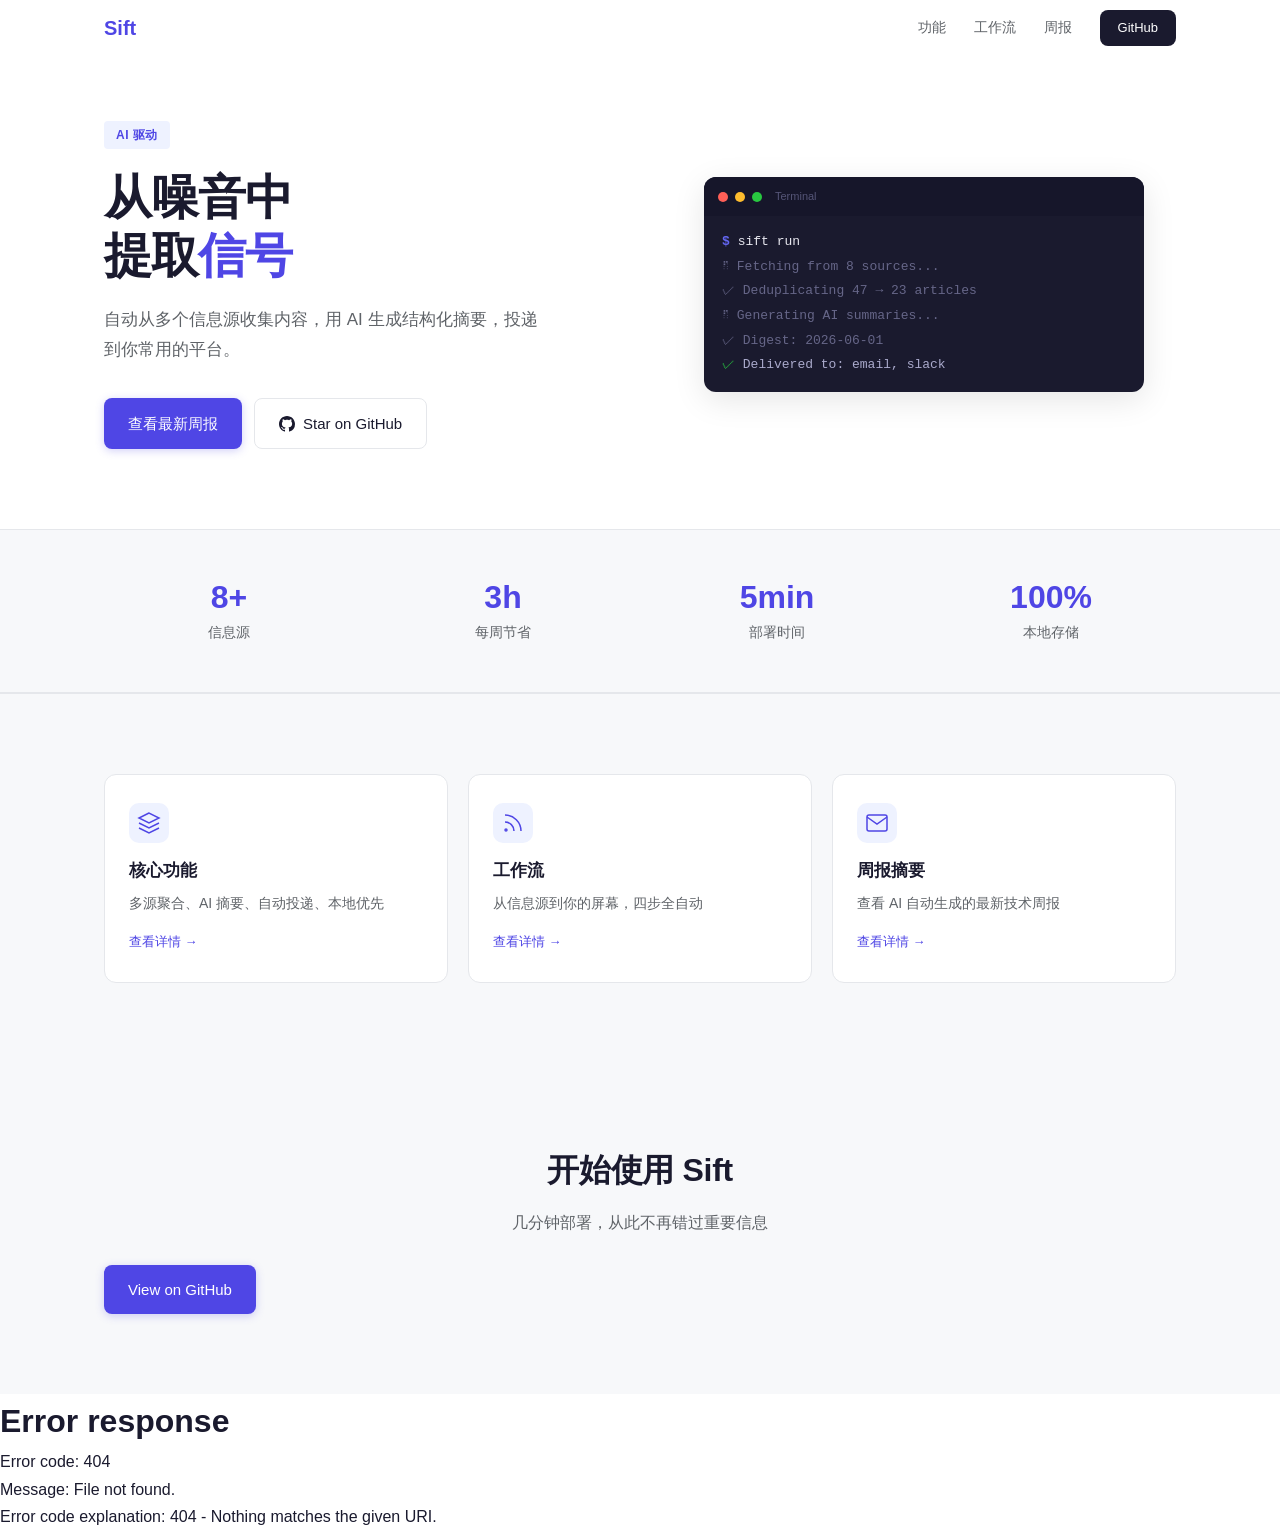
==== commit c32b8fea: "fix: resolve 404 for nav/footer on GitHub Pages sub-path - Use relative fetch paths instead of absol" ====
--- a/site/index.html
+++ b/site/index.html
@@ -3,44 +3,35 @@
 <head>
   <meta charset="utf-8">
   <meta name="viewport" content="width=device-width, initial-scale=1">
-  <title>Sift - 从噪音中提取信号</title>
+  <title>Sift - AI 信息聚合与摘要</title>
   <meta name="description" content="自动从你关注的信息源收集内容，用 AI 生成结构化摘要，投递到你常用的平台。">
-  <meta property="og:title" content="Sift - 从噪音中提取信号">
-  <meta property="og:description" content="AI 驱动的信息聚合与摘要工具。多源抓取、智能摘要、自动投递。">
+  <meta property="og:title" content="Sift - AI 信息聚合与摘要">
+  <meta property="og:description" content="多源抓取、AI 摘要、自动投递。本地部署，隐私可控。">
   <meta property="og:type" content="website">
   <link rel="icon" href="data:image/svg+xml,<svg xmlns='http://www.w3.org/2000/svg' viewBox='0 0 100 100'><text y='.9em' font-size='90'>⚗️</text></svg>">
+  <base href="./">
   <link rel="stylesheet" href="style.css">
 </head>
 <body>
 
-  <!-- Nav -->
-  <nav class="nav">
-    <div class="container nav-inner">
-      <a href="#" class="nav-logo">Sift</a>
-      <div class="nav-links">
-        <a href="#features">能力</a>
-        <a href="#workflow">工作流</a>
-        <a href="#digests">周报</a>
-        <a href="https://github.com/null0NULL123/sift" class="btn btn-sm">GitHub</a>
-      </div>
-    </div>
-  </nav>
+  <div id="nav-include"></div>
 
   <!-- Hero -->
   <section class="hero">
-    <div class="hero-bg"></div>
-    <div class="hero-content">
-      <h1>每周省下 3 小时<br><span class="gradient-text">不再错过重要信息</span></h1>
-      <p class="hero-desc">自动从你关注的信息源收集内容，用 AI 生成结构化摘要，投递到你常用的平台。</p>
-      <div class="hero-actions">
-        <a href="digests/2026-06-01.html" class="btn btn-primary">查看最新周报</a>
-        <a href="https://github.com/null0NULL123/sift" class="btn btn-outline">
-          <svg width="16" height="16" viewBox="0 0 16 16" fill="currentColor"><path d="M8 0C3.58 0 0 3.58 0 8c0 3.54 2.29 6.53 5.47 7.59.4.07.55-.17.55-.38 0-.19-.01-.82-.01-1.49-2.01.37-2.53-.49-2.69-.94-.09-.23-.48-.94-.82-1.13-.28-.15-.68-.52-.01-.53.63-.01 1.08.58 1.23.82.72 1.21 1.87.87 2.33.66.07-.52.28-.87.51-1.07-1.78-.2-3.64-.89-3.64-3.95 0-.87.31-1.59.82-2.15-.08-.2-.36-1.02.08-2.12 0 0 .67-.21 2.2.82.64-.18 1.32-.27 2-.27.68 0 1.36.09 2 .27 1.53-1.04 2.2-.82 2.2-.82.44 1.1.16 1.92.08 2.12.51.56.82 1.27.82 2.15 0 3.07-1.87 3.75-3.65 3.95.29.25.54.73.54 1.48 0 1.07-.01 1.93-.01 2.2 0 .21.15.46.55.38A8.013 8.013 0 0016 8c0-4.42-3.58-8-8-8z"/></svg>
-          Star on GitHub
-        </a>
+    <div class="container hero-inner">
+      <div class="hero-text">
+        <div class="hero-badge">AI 驱动</div>
+        <h1>从噪音中<br>提取<span class="highlight">信号</span></h1>
+        <p class="hero-desc">自动从多个信息源收集内容，用 AI 生成结构化摘要，投递到你常用的平台。</p>
+        <div class="hero-actions">
+          <a href="digests/2026-06-01.html" class="btn btn-primary">查看最新周报</a>
+          <a href="https://github.com/null0NULL123/sift" class="btn btn-secondary">
+            <svg width="16" height="16" viewBox="0 0 16 16" fill="currentColor"><path d="M8 0C3.58 0 0 3.58 0 8c0 3.54 2.29 6.53 5.47 7.59.4.07.55-.17.55-.38 0-.19-.01-.82-.01-1.49-2.01.37-2.53-.49-2.69-.94-.09-.23-.48-.94-.82-1.13-.28-.15-.68-.52-.01-.53.63-.01 1.08.58 1.23.82.72 1.21 1.87.87 2.33.66.07-.52.28-.87.51-1.07-1.78-.2-3.64-.89-3.64-3.95 0-.87.31-1.59.82-2.15-.08-.2-.36-1.02.08-2.12 0 0 .67-.21 2.2.82.64-.18 1.32-.27 2-.27.68 0 1.36.09 2 .27 1.53-1.04 2.2-.82 2.2-.82.44 1.1.16 1.92.08 2.12.51.56.82 1.27.82 2.15 0 3.07-1.87 3.75-3.65 3.95.29.25.54.73.54 1.48 0 1.07-.01 1.93-.01 2.2 0 .21.15.46.55.38A8.013 8.013 0 0016 8c0-4.42-3.58-8-8-8z"/></svg>
+            Star on GitHub
+          </a>
+        </div>
       </div>
-      <!-- Product Preview -->
-      <div class="hero-preview">
+      <div class="hero-visual">
         <div class="terminal">
           <div class="terminal-bar">
             <span class="dot red"></span>
@@ -49,205 +40,76 @@
             <span class="terminal-title">Terminal</span>
           </div>
           <div class="terminal-body">
-            <div class="terminal-line"><span class="t-prompt">$</span> <span class="t-cmd">sift run</span></div>
-            <div class="terminal-line t-dim">Fetching from 8 sources...</div>
-            <div class="terminal-line t-dim">Deduplicating 47 → 23 articles</div>
-            <div class="terminal-line t-dim">Generating AI summaries...</div>
-            <div class="terminal-line"><span class="t-success">✓</span> Digest generated: <span class="t-link">2026-06-01</span></div>
-            <div class="terminal-line"><span class="t-success">✓</span> Delivered to: email, slack</div>
+            <div class="t-line"><span class="t-prompt">$</span> <span class="t-cmd">sift run</span></div>
+            <div class="t-line t-dim">⠋ Fetching from 8 sources...</div>
+            <div class="t-line t-dim">✓ Deduplicating 47 → 23 articles</div>
+            <div class="t-line t-dim">⠋ Generating AI summaries...</div>
+            <div class="t-line t-dim">✓ Digest: 2026-06-01</div>
+            <div class="t-line"><span class="t-ok">✓</span> Delivered to: email, slack</div>
           </div>
         </div>
       </div>
     </div>
   </section>
 
-  <!-- Pain Points -->
-  <section class="pain-points reveal">
+  <!-- Metrics -->
+  <section class="metrics">
     <div class="container">
-      <p class="section-eyebrow">问题</p>
-      <h2>信息过载，你是否也有这些困扰？</h2>
-      <div class="pain-grid">
-        <div class="pain-card">
-          <div class="pain-icon">&#x1F4F0;</div>
-          <h3>信息源分散</h3>
-          <p>博客、论文、新闻、社交媒体……每天十几个站点来回切换</p>
+      <div class="metric-grid">
+        <div class="metric-item">
+          <div class="metric-num">8+</div>
+          <div class="metric-label">信息源</div>
         </div>
-        <div class="pain-card">
-          <div class="pain-icon">&#x1F30D;</div>
-          <h3>语言障碍</h3>
-          <p>高质量内容多为英文，阅读速度慢，翻译工具打断阅读流</p>
+        <div class="metric-item">
+          <div class="metric-num">3h</div>
+          <div class="metric-label">每周节省</div>
         </div>
-        <div class="pain-card">
-          <div class="pain-icon">&#x23F0;</div>
-          <h3>时间有限</h3>
-          <p>每周花数小时浏览，仍然错过关键更新</p>
+        <div class="metric-item">
+          <div class="metric-num">5min</div>
+          <div class="metric-label">部署时间</div>
+        </div>
+        <div class="metric-item">
+          <div class="metric-num">100%</div>
+          <div class="metric-label">本地存储</div>
         </div>
       </div>
     </div>
   </section>
 
-  <!-- Metrics -->
-  <section class="metrics reveal">
+  <!-- Quick Nav -->
+  <section class="quick-nav">
     <div class="container">
-      <div class="metric-grid">
-        <div class="metric-item">
-          <div class="metric-number">8+</div>
-          <div class="metric-label">信息源支持</div>
-        </div>
-        <div class="metric-item">
-          <div class="metric-number">3h</div>
-          <div class="metric-label">每周节省时间</div>
-        </div>
-        <div class="metric-item">
-          <div class="metric-number">5min</div>
-          <div class="metric-label">部署时间</div>
-        </div>
-        <div class="metric-item">
-          <div class="metric-number">100%</div>
-          <div class="metric-label">数据本地存储</div>
-        </div>
-      </div>
-    </div>
-  </section>
-
-  <!-- Features -->
-  <section class="features reveal" id="features">
-    <div class="container">
-      <p class="section-eyebrow">能力</p>
-      <h2>覆盖信息处理全链路</h2>
-      <div class="feature-grid">
-        <div class="feature-card">
-          <div class="feature-icon">
-            <svg width="32" height="32" viewBox="0 0 24 24" fill="none" stroke="currentColor" stroke-width="1.5"><path d="M4 6h16M4 12h16M4 18h10"/><circle cx="19" cy="18" r="3"/></svg>
+      <div class="quick-grid">
+        <a href="features.html" class="quick-card">
+          <div class="quick-icon">
+            <svg width="24" height="24" viewBox="0 0 24 24" fill="none" stroke="currentColor" stroke-width="1.5"><path d="M12 2L2 7l10 5 10-5-10-5z"/><path d="M2 17l10 5 10-5"/><path d="M2 12l10 5 10-5"/></svg>
           </div>
-          <h3>多源聚合</h3>
-          <p>RSS、GitHub Trending、Reddit、Hacker News、自定义 API……统一抓取，去重归档</p>
-        </div>
-        <div class="feature-card">
-          <div class="feature-icon">
-            <svg width="32" height="32" viewBox="0 0 24 24" fill="none" stroke="currentColor" stroke-width="1.5"><path d="M12 2L2 7l10 5 10-5-10-5z"/><path d="M2 17l10 5 10-5"/><path d="M2 12l10 5 10-5"/></svg>
+          <h3>核心功能</h3>
+          <p>多源聚合、AI 摘要、自动投递、本地优先</p>
+          <span class="quick-link">查看详情 →</span>
+        </a>
+        <a href="workflow.html" class="quick-card">
+          <div class="quick-icon">
+            <svg width="24" height="24" viewBox="0 0 24 24" fill="none" stroke="currentColor" stroke-width="1.5"><path d="M4 11a9 9 0 019 9"/><path d="M4 4a16 16 0 0116 16"/><circle cx="5" cy="19" r="1"/></svg>
           </div>
-          <h3>AI 摘要</h3>
-          <p>大模型驱动，自动提取关键信息，生成结构化摘要，支持中英双语</p>
-        </div>
-        <div class="feature-card">
-          <div class="feature-icon">
-            <svg width="32" height="32" viewBox="0 0 24 24" fill="none" stroke="currentColor" stroke-width="1.5"><path d="M22 2L11 13"/><path d="M22 2l-7 20-4-9-9-4 20-7z"/></svg>
+          <h3>工作流</h3>
+          <p>从信息源到你的屏幕，四步全自动</p>
+          <span class="quick-link">查看详情 →</span>
+        </a>
+        <a href="digests.html" class="quick-card">
+          <div class="quick-icon">
+            <svg width="24" height="24" viewBox="0 0 24 24" fill="none" stroke="currentColor" stroke-width="1.5"><path d="M4 4h16c1.1 0 2 .9 2 2v12c0 1.1-.9 2-2 2H4c-1.1 0-2-.9-2-2V6c0-1.1.9-2 2-2z"/><polyline points="22,6 12,13 2,6"/></svg>
           </div>
-          <h3>自动投递</h3>
-          <p>邮件、Slack、飞书、Webhook……生成即推送，无需手动操作</p>
-        </div>
-        <div class="feature-card">
-          <div class="feature-icon">
-            <svg width="32" height="32" viewBox="0 0 24 24" fill="none" stroke="currentColor" stroke-width="1.5"><rect x="3" y="11" width="18" height="11" rx="2" ry="2"/><path d="M7 11V7a5 5 0 0110 0v4"/></svg>
-          </div>
-          <h3>本地优先</h3>
-          <p>数据存储在本地 SQLite，隐私可控，Docker 一键部署</p>
-        </div>
-      </div>
-    </div>
-  </section>
-
-  <!-- Workflow -->
-  <section class="workflow reveal" id="workflow">
-    <div class="container">
-      <p class="section-eyebrow">工作流</p>
-      <h2>从信息源到你的屏幕，全自动</h2>
-      <div class="flow-diagram">
-        <div class="flow-step">
-          <div class="flow-icon">
-            <svg width="28" height="28" viewBox="0 0 24 24" fill="none" stroke="currentColor" stroke-width="1.5"><path d="M4 11a9 9 0 019 9"/><path d="M4 4a16 16 0 0116 16"/><circle cx="5" cy="19" r="1"/></svg>
-          </div>
-          <div class="flow-label">Sources</div>
-          <div class="flow-desc">RSS · GitHub · Reddit<br>Hacker News · 自定义 API</div>
-        </div>
-        <div class="flow-arrow">
-          <svg width="40" height="24" viewBox="0 0 40 24"><path d="M0 12h32M26 6l8 6-8 6" fill="none" stroke="currentColor" stroke-width="2"/></svg>
-        </div>
-        <div class="flow-step">
-          <div class="flow-icon">
-            <svg width="28" height="28" viewBox="0 0 24 24" fill="none" stroke="currentColor" stroke-width="1.5"><path d="M12 2v4m0 12v4M4.93 4.93l2.83 2.83m8.48 8.48l2.83 2.83M2 12h4m12 0h4M4.93 19.07l2.83-2.83m8.48-8.48l2.83-2.83"/><circle cx="12" cy="12" r="3"/></svg>
-          </div>
-          <div class="flow-label">Pipeline</div>
-          <div class="flow-desc">抓取 · 去重 · AI 摘要<br>知识积累 · 反馈优化</div>
-        </div>
-        <div class="flow-arrow">
-          <svg width="40" height="24" viewBox="0 0 40 24"><path d="M0 12h32M26 6l8 6-8 6" fill="none" stroke="currentColor" stroke-width="2"/></svg>
-        </div>
-        <div class="flow-step">
-          <div class="flow-icon">
-            <svg width="28" height="28" viewBox="0 0 24 24" fill="none" stroke="currentColor" stroke-width="1.5"><path d="M4 4h16c1.1 0 2 .9 2 2v12c0 1.1-.9 2-2 2H4c-1.1 0-2-.9-2-2V6c0-1.1.9-2 2-2z"/><polyline points="22,6 12,13 2,6"/></svg>
-          </div>
-          <div class="flow-label">Channels</div>
-          <div class="flow-desc">邮件 · Slack · 飞书<br>Webhook · HTML 周报</div>
-        </div>
-      </div>
-    </div>
-  </section>
-
-  <!-- Latest Digests -->
-  <section class="digests reveal" id="digests">
-    <div class="container">
-      <p class="section-eyebrow">周报</p>
-      <h2>最新生成的摘要</h2>
-      <div class="digest-grid">
-        <a href="digests/2026-06-01.html" class="digest-card">
-          <div class="digest-date">2026-06-01</div>
-          <div class="digest-title">技术前沿周报</div>
-          <div class="digest-tags">
-            <span>AI 商业化</span><span>智能体安全</span><span>开发者生态</span>
-          </div>
-        </a>
-        <a href="digests/2026-05-31.html" class="digest-card">
-          <div class="digest-date">2026-05-31</div>
-          <div class="digest-title">技术前沿周报</div>
-          <div class="digest-tags">
-            <span>行业动态</span><span>技术趋势</span>
-          </div>
-        </a>
-        <a href="digests/2026-05-30.html" class="digest-card">
-          <div class="digest-date">2026-05-30</div>
-          <div class="digest-title">技术前沿周报</div>
-          <div class="digest-tags">
-            <span>行业动态</span><span>技术趋势</span>
-          </div>
+          <h3>周报摘要</h3>
+          <p>查看 AI 自动生成的最新技术周报</p>
+          <span class="quick-link">查看详情 →</span>
         </a>
       </div>
     </div>
   </section>
 
-  <!-- Highlights -->
-  <section class="highlights reveal">
-    <div class="container">
-      <p class="section-eyebrow">设计原则</p>
-      <h2>小而精，不做大而全</h2>
-      <div class="highlight-grid">
-        <div class="highlight-item">
-          <div class="highlight-number">01</div>
-          <h3>解耦架构</h3>
-          <p>数据源、处理逻辑、投递渠道完全独立，按需扩展，互不影响</p>
-        </div>
-        <div class="highlight-item">
-          <div class="highlight-number">02</div>
-          <h3>隐私优先</h3>
-          <p>数据存储在本地 SQLite，不依赖第三方数据库，完全掌控</p>
-        </div>
-        <div class="highlight-item">
-          <div class="highlight-number">03</div>
-          <h3>一键部署</h3>
-          <p>Docker / Podman 容器化，GitHub Actions 自动化，5 分钟跑起来</p>
-        </div>
-        <div class="highlight-item">
-          <div class="highlight-number">04</div>
-          <h3>知识积累</h3>
-          <p>向量嵌入 + 关键词双通道召回，越用越懂你的信息偏好</p>
-        </div>
-      </div>
-    </div>
-  </section>
-
   <!-- CTA -->
-  <section class="cta reveal">
+  <section class="cta">
     <div class="container">
       <h2>开始使用 Sift</h2>
       <p>几分钟部署，从此不再错过重要信息</p>
@@ -257,34 +119,14 @@
     </div>
   </section>
 
-  <!-- Footer -->
-  <footer>
-    <div class="container footer-inner">
-      <div class="footer-brand">Sift</div>
-      <div class="footer-links">
-        <a href="https://github.com/null0NULL123/sift">GitHub</a>
-        <a href="https://github.com/null0NULL123/sift/blob/main/docs/zh/architecture.md">架构文档</a>
-        <a href="https://github.com/null0NULL123/sift/blob/main/docs/zh/deployment.md">部署指南</a>
-      </div>
-      <div class="footer-copy">MIT License &middot; Built with AI</div>
-    </div>
-  </footer>
+  <div id="footer-include"></div>
 
   <script>
-    // Scroll reveal
-    const observer = new IntersectionObserver((entries) => {
-      entries.forEach(entry => {
-        if (entry.isIntersecting) {
-          entry.target.classList.add('visible');
-        }
-      });
-    }, { threshold: 0.1 });
-    document.querySelectorAll('.reveal').forEach(el => observer.observe(el));
-
-    // Sticky nav
-    const nav = document.querySelector('.nav');
+    fetch('partials/nav.html').then(r => r.text()).then(t => document.getElementById('nav-include').innerHTML = t);
+    fetch('partials/footer.html').then(r => r.text()).then(t => document.getElementById('footer-include').innerHTML = t);
     window.addEventListener('scroll', () => {
-      nav.classList.toggle('scrolled', window.scrollY > 50);
+      const nav = document.querySelector('.nav');
+      if (nav) nav.classList.toggle('scrolled', window.scrollY > 50);
     });
   </script>
 
--- a/site/style.css
+++ b/site/style.css
@@ -1,979 +1,228 @@
-/* Sift - Landing Page Style */
+/* Sift */
 
 :root {
-  --bg: #0b0b16;
-  --bg-surface: #111124;
-  --bg-card: #17173a;
-  --bg-card-hover: #1e1e4a;
-  --text: #eaeaf2;
-  --text-secondary: #9a9abc;
-  --text-dim: #62628a;
-  --accent: #8b7cf8;
-  --accent-light: #b0a3ff;
-  --accent-muted: #6e5fd0;
-  --gradient-start: #8b7cf8;
-  --gradient-mid: #5b8def;
-  --gradient-end: #00d4c8;
-  --border: #262650;
-  --border-glow: rgba(139, 124, 248, 0.15);
-  --radius: 14px;
-  --radius-sm: 8px;
-}
-
-* {
-  margin: 0;
-  padding: 0;
-  box-sizing: border-box;
-}
-
-html {
-  scroll-behavior: smooth;
-}
-
+  --bg: #fff; --bg-subtle: #f7f8fa; --bg-card: #fff;
+  --text: #1a1a2e; --text-2: #5f6368; --text-3: #9aa0a6;
+  --brand: #4f46e5; --brand-light: #6366f1; --brand-bg: #eef2ff;
+  --border: #e5e7eb; --border-hover: #d1d5db;
+  --radius: 12px; --radius-sm: 8px;
+  --shadow-sm: 0 1px 3px rgba(0,0,0,.06);
+  --shadow-md: 0 4px 16px rgba(0,0,0,.08);
+  --shadow-lg: 0 8px 32px rgba(0,0,0,.1);
+}
+
+* { margin: 0; padding: 0; box-sizing: border-box; }
+html { scroll-behavior: smooth; }
 body {
-  font-family: -apple-system, BlinkMacSystemFont, "Segoe UI", Roboto, "Helvetica Neue", "Noto Sans SC", sans-serif;
-  color: var(--text);
-  background: var(--bg);
-  line-height: 1.7;
-  overflow-x: hidden;
-}
-
-.container {
-  max-width: 1080px;
-  margin: 0 auto;
-  padding: 0 24px;
-}
-
-/* ===== Nav ===== */
-
+  font-family: -apple-system, BlinkMacSystemFont, "Segoe UI", Roboto, "Helvetica Neue", "Noto Sans SC", "PingFang SC", sans-serif;
+  color: var(--text); background: var(--bg); line-height: 1.7;
+  overflow-x: hidden; -webkit-font-smoothing: antialiased;
+}
+.container { max-width: 1120px; margin: 0 auto; padding: 0 24px; }
+
+/* Nav */
 .nav {
-  position: fixed;
-  top: 0;
-  left: 0;
-  right: 0;
-  z-index: 100;
-  padding: 16px 0;
-  transition: all 0.3s ease;
-}
-
-.nav.scrolled {
-  background: rgba(14, 14, 26, 0.85);
-  backdrop-filter: blur(12px);
-  border-bottom: 1px solid var(--border);
-  padding: 12px 0;
-}
-
-.nav-inner {
-  display: flex;
-  align-items: center;
-  justify-content: space-between;
-}
-
-.nav-logo {
-  font-size: 20px;
-  font-weight: 700;
-  background: linear-gradient(135deg, var(--gradient-start), var(--gradient-end));
-  -webkit-background-clip: text;
-  -webkit-text-fill-color: transparent;
-  background-clip: text;
-  text-decoration: none;
-  letter-spacing: -0.5px;
-}
-
-.nav-links {
-  display: flex;
-  align-items: center;
-  gap: 28px;
-}
-
-.nav-links a {
-  color: var(--text-secondary);
-  text-decoration: none;
-  font-size: 14px;
-  font-weight: 500;
-  transition: color 0.2s;
-}
-
-.nav-links a:hover {
-  color: var(--text);
-}
-
-.btn-sm {
-  padding: 7px 16px !important;
-  font-size: 13px !important;
-  border-radius: 6px;
-  display: inline-flex;
-  align-items: center;
-  gap: 6px;
-}
-
-/* ===== Hero ===== */
-
-.hero {
-  position: relative;
-  min-height: 100vh;
-  display: flex;
-  flex-direction: column;
-  align-items: center;
-  justify-content: center;
-  text-align: center;
-  overflow: hidden;
-  padding: 80px 24px 60px;
-}
-
-.hero-bg {
-  position: absolute;
-  inset: 0;
-  background:
-    radial-gradient(ellipse 80% 55% at 50% 30%, rgba(139, 124, 248, 0.18) 0%, transparent 55%),
-    radial-gradient(ellipse 50% 45% at 70% 20%, rgba(91, 141, 239, 0.1) 0%, transparent 45%),
-    radial-gradient(ellipse 40% 35% at 30% 70%, rgba(0, 212, 200, 0.06) 0%, transparent 40%);
-  pointer-events: none;
-}
-
-.hero-content {
-  position: relative;
-  z-index: 1;
-  max-width: 720px;
-}
-
-.hero h1 {
-  font-size: clamp(36px, 6vw, 56px);
-  font-weight: 700;
-  letter-spacing: -1.5px;
-  line-height: 1.2;
-  margin-bottom: 20px;
-  color: var(--text);
-}
-
-.gradient-text {
-  background: linear-gradient(135deg, var(--gradient-start), var(--gradient-end));
-  -webkit-background-clip: text;
-  -webkit-text-fill-color: transparent;
-  background-clip: text;
-}
-
-.hero-desc {
-  font-size: 17px;
-  color: var(--text-secondary);
-  max-width: 480px;
-  margin: 0 auto 36px;
-  line-height: 1.8;
-}
-
-.hero-actions {
-  display: flex;
-  gap: 14px;
-  justify-content: center;
-  flex-wrap: wrap;
-  margin-bottom: 48px;
-}
-
+  position: fixed; top: 0; left: 0; right: 0; z-index: 100;
+  background: rgba(255,255,255,.8); backdrop-filter: blur(12px); -webkit-backdrop-filter: blur(12px);
+  border-bottom: 1px solid transparent; transition: all .3s;
+}
+.nav.scrolled { border-bottom-color: var(--border); box-shadow: var(--shadow-sm); }
+.nav-inner { display: flex; align-items: center; justify-content: space-between; height: 56px; }
+.nav-logo { font-size: 20px; font-weight: 700; color: var(--brand); text-decoration: none; }
+.nav-links { display: flex; align-items: center; gap: 28px; }
+.nav-links a:not(.btn) { color: var(--text-2); text-decoration: none; font-size: 14px; font-weight: 500; transition: color .2s; }
+.nav-links a:not(.btn):hover { color: var(--text); }
+.btn-nav {
+  padding: 7px 18px !important; font-size: 13px !important; border-radius: 6px;
+  display: inline-flex; align-items: center; gap: 6px;
+  background: var(--text) !important; color: #fff !important; text-decoration: none; font-weight: 500;
+  transition: all .2s;
+}
+.btn-nav:hover { opacity: .85; }
+
+/* Hero */
+.hero { padding: 120px 0 80px; }
+.hero-inner { display: grid; grid-template-columns: 1fr 1fr; gap: 64px; align-items: center; }
+.hero-badge {
+  display: inline-block; padding: 4px 12px; background: var(--brand-bg); color: var(--brand);
+  font-size: 12px; font-weight: 600; border-radius: 4px; margin-bottom: 20px; letter-spacing: .5px;
+}
+.hero h1 { font-size: clamp(36px,5vw,48px); font-weight: 700; line-height: 1.2; letter-spacing: -1px; margin-bottom: 20px; }
+.highlight { color: var(--brand); }
+.hero-desc { font-size: 17px; color: var(--text-2); margin-bottom: 32px; line-height: 1.8; max-width: 440px; }
+.hero-actions { display: flex; gap: 12px; flex-wrap: wrap; }
+.hero-visual { display: flex; justify-content: center; }
+
+/* Buttons */
 .btn {
-  display: inline-flex;
-  align-items: center;
-  gap: 8px;
-  padding: 13px 28px;
-  border-radius: 8px;
-  font-size: 15px;
-  font-weight: 500;
-  text-decoration: none;
-  transition: all 0.25s ease;
-  cursor: pointer;
-  border: none;
-}
-
-.btn-primary {
-  background: linear-gradient(135deg, var(--gradient-start), var(--gradient-mid));
-  color: #fff;
-  box-shadow: 0 2px 20px rgba(139, 124, 248, 0.3);
-}
-
-.btn-primary:hover {
-  background: linear-gradient(135deg, var(--accent-light), var(--gradient-mid));
-  transform: translateY(-2px);
-  box-shadow: 0 6px 28px rgba(139, 124, 248, 0.4);
-}
-
-.btn-outline {
-  background: transparent;
-  color: var(--text);
-  border: 1px solid var(--border);
-}
-
-.btn-outline:hover {
-  border-color: var(--accent-muted);
-  color: var(--accent-light);
-  transform: translateY(-2px);
-}
-
-/* ===== Terminal Preview ===== */
-
-.hero-preview {
-  max-width: 520px;
-  margin: 0 auto;
-}
-
-.terminal {
-  background: #0a0a14;
-  border: 1px solid var(--border);
-  border-radius: var(--radius);
-  overflow: hidden;
-  text-align: left;
-  box-shadow: 0 8px 40px rgba(0, 0, 0, 0.4);
-}
-
-.terminal-bar {
-  display: flex;
-  align-items: center;
-  gap: 8px;
-  padding: 12px 16px;
-  background: #111122;
-  border-bottom: 1px solid var(--border);
-}
-
-.dot {
-  width: 10px;
-  height: 10px;
-  border-radius: 50%;
-}
-
-.dot.red { background: #ff5f57; }
-.dot.yellow { background: #febc2e; }
-.dot.green { background: #28c840; }
-
-.terminal-title {
-  font-size: 12px;
-  color: var(--text-dim);
-  margin-left: 8px;
-}
-
-.terminal-body {
-  padding: 16px 20px;
-  font-family: "SF Mono", "Fira Code", "Cascadia Code", monospace;
-  font-size: 13px;
-  line-height: 1.9;
-}
-
-.terminal-line {
-  white-space: nowrap;
-}
-
-.t-prompt {
-  color: var(--accent-light);
-  font-weight: 600;
-}
-
-.t-cmd {
-  color: var(--text);
-}
-
-.t-dim {
-  color: var(--text-dim);
-}
-
-.t-success {
-  color: #28c840;
-}
-
-.t-link {
-  color: var(--accent-light);
-}
-
-/* ===== Section Common ===== */
-
-section {
-  padding: 100px 0;
-}
-
-.section-eyebrow {
-  font-size: 12px;
-  text-transform: uppercase;
-  letter-spacing: 3px;
-  color: var(--accent-light);
-  margin-bottom: 12px;
-  font-weight: 600;
-}
-
-section h2 {
-  font-size: clamp(26px, 4vw, 34px);
-  font-weight: 600;
-  margin-bottom: 48px;
-  letter-spacing: -0.5px;
-  color: var(--text);
-}
-
-/* ===== Scroll Reveal ===== */
-
-.reveal {
-  opacity: 0;
-  transform: translateY(32px);
-  transition: opacity 0.7s ease, transform 0.7s ease;
-}
-
-.reveal.visible {
-  opacity: 1;
-  transform: translateY(0);
-}
-
-/* ===== Pain Points ===== */
-
-.pain-points {
-  background: var(--bg-surface);
-}
-
-.pain-grid {
-  display: grid;
-  grid-template-columns: repeat(3, 1fr);
-  gap: 20px;
-}
-
-.pain-card {
-  padding: 28px 24px;
-  border: 1px solid var(--border);
-  border-radius: var(--radius);
-  text-align: center;
-  transition: all 0.35s ease;
-  background: var(--bg-card);
-}
-
-.pain-card:hover {
-  border-color: var(--accent-muted);
-  background: var(--bg-card-hover);
-  transform: translateY(-4px);
-  box-shadow: 0 12px 36px rgba(0, 0, 0, 0.2);
-}
-
-.pain-icon {
-  font-size: 32px;
-  margin-bottom: 14px;
-}
-
-.pain-card h3 {
-  font-size: 17px;
-  margin-bottom: 8px;
-  color: var(--text);
-}
-
-.pain-card p {
-  font-size: 14px;
-  color: var(--text-secondary);
-  line-height: 1.7;
-}
-
-/* ===== Features ===== */
-
-.features {
-  background: var(--bg);
-}
-
-.feature-grid {
-  display: grid;
-  grid-template-columns: repeat(2, 1fr);
-  gap: 20px;
-}
-
-.feature-card {
-  padding: 32px 28px;
-  background: var(--bg-card);
-  border: 1px solid var(--border);
-  border-radius: var(--radius);
-  transition: all 0.35s ease;
-  position: relative;
-}
-
-.feature-card::before {
-  content: "";
-  position: absolute;
-  inset: -1px;
-  border-radius: var(--radius);
-  background: linear-gradient(135deg, rgba(139, 124, 248, 0.2), rgba(0, 212, 200, 0.1));
-  opacity: 0;
-  transition: opacity 0.35s ease;
-  z-index: -1;
-}
-
-.feature-card:hover {
-  background: var(--bg-card-hover);
-  transform: translateY(-6px);
-  box-shadow: 0 16px 48px rgba(139, 124, 248, 0.12);
-  border-color: transparent;
-}
-
-.feature-card:hover::before {
-  opacity: 1;
-}
-
-.feature-icon {
-  width: 52px;
-  height: 52px;
-  display: flex;
-  align-items: center;
-  justify-content: center;
-  border-radius: 12px;
-  background: linear-gradient(135deg, rgba(139, 124, 248, 0.15), rgba(0, 212, 200, 0.08));
-  color: var(--accent-light);
-  margin-bottom: 18px;
-}
-
-.feature-card h3 {
-  font-size: 18px;
-  margin-bottom: 8px;
-  color: var(--text);
-}
-
-.feature-card p {
-  font-size: 14px;
-  color: var(--text-secondary);
-  line-height: 1.7;
-}
-
-/* ===== Workflow ===== */
-
-.workflow {
-  background: var(--bg-surface);
-}
-
-.flow-diagram {
-  display: flex;
-  align-items: center;
-  justify-content: center;
-  gap: 16px;
-  flex-wrap: wrap;
-}
-
-.flow-step {
-  flex: 1;
-  min-width: 200px;
-  max-width: 260px;
-  padding: 28px 20px;
-  background: var(--bg-card);
-  border: 1px solid var(--border);
-  border-radius: var(--radius);
-  text-align: center;
-  transition: all 0.3s ease;
-}
-
-.flow-step:hover {
-  border-color: var(--accent-muted);
-  transform: translateY(-4px);
-  box-shadow: 0 12px 40px rgba(124, 108, 240, 0.08);
-}
-
-.flow-icon {
-  width: 48px;
-  height: 48px;
-  margin: 0 auto 14px;
-  display: flex;
-  align-items: center;
-  justify-content: center;
-  border-radius: 50%;
-  background: linear-gradient(135deg, var(--gradient-start), var(--gradient-end));
-  color: #fff;
-}
-
-.flow-label {
-  font-size: 17px;
-  font-weight: 600;
-  margin-bottom: 6px;
-  letter-spacing: 0.5px;
-}
-
-.flow-desc {
-  font-size: 13px;
-  color: var(--text-secondary);
-  line-height: 1.8;
-}
-
-.flow-arrow {
-  color: var(--text-dim);
-  flex-shrink: 0;
-}
-
-/* ===== Digests ===== */
-
-.digests {
-  background: var(--bg);
-}
-
-.digest-grid {
-  display: grid;
-  grid-template-columns: repeat(3, 1fr);
-  gap: 20px;
-}
-
-.digest-card {
-  display: block;
-  padding: 24px 20px;
-  background: var(--bg-card);
-  border: 1px solid var(--border);
-  border-radius: var(--radius);
-  text-decoration: none;
-  color: var(--text);
-  transition: all 0.35s ease;
-}
-
-.digest-card:hover {
-  border-color: transparent;
-  transform: translateY(-6px);
-  box-shadow: 0 16px 48px rgba(139, 124, 248, 0.12);
-  background: var(--bg-card-hover);
-}
-
-.digest-date {
-  font-size: 12px;
-  color: var(--accent-light);
-  font-weight: 600;
-  letter-spacing: 1px;
-  margin-bottom: 8px;
-  font-family: "SF Mono", "Fira Code", monospace;
-}
-
-.digest-title {
-  font-size: 16px;
-  font-weight: 600;
-  margin-bottom: 12px;
-}
-
-.digest-tags {
-  display: flex;
-  flex-wrap: wrap;
-  gap: 6px;
-}
-
-.digest-tags span {
-  display: inline-block;
-  padding: 2px 8px;
-  background: rgba(124, 108, 240, 0.08);
-  border-radius: 4px;
-  font-size: 12px;
-  color: var(--accent-light);
-}
-
-/* ===== Highlights ===== */
-
-.highlights {
-  background: var(--bg-surface);
-}
-
-.highlight-grid {
-  display: grid;
-  grid-template-columns: repeat(2, 1fr);
-  gap: 28px;
-}
-
-.highlight-item {
-  padding: 24px 0;
-  border-top: 1px solid var(--border);
-}
-
-.highlight-number {
-  font-size: 12px;
-  font-weight: 700;
-  color: var(--accent);
-  letter-spacing: 2px;
-  margin-bottom: 10px;
-  font-family: "SF Mono", "Fira Code", monospace;
-}
-
-.highlight-item h3 {
-  font-size: 18px;
-  margin-bottom: 6px;
-  color: var(--text);
-}
-
-.highlight-item p {
-  font-size: 14px;
-  color: var(--text-secondary);
-  line-height: 1.7;
-}
-
-/* ===== Metrics ===== */
-
-.metrics {
-  background: var(--bg-surface);
-  border-top: 1px solid var(--border);
-  border-bottom: 1px solid var(--border);
-}
-
-.metric-grid {
-  display: grid;
-  grid-template-columns: repeat(4, 1fr);
-  gap: 24px;
-  text-align: center;
-}
-
-.metric-item {
-  padding: 20px 12px;
-}
-
-.metric-number {
-  font-size: 36px;
-  font-weight: 700;
-  background: linear-gradient(135deg, var(--gradient-start), var(--gradient-end));
-  -webkit-background-clip: text;
-  -webkit-text-fill-color: transparent;
-  background-clip: text;
-  line-height: 1.2;
-  margin-bottom: 6px;
-  font-family: "SF Mono", "Fira Code", monospace;
-}
-
-.metric-label {
-  font-size: 14px;
-  color: var(--text-secondary);
-}
-
-/* ===== CTA ===== */
-
-.cta {
-  background: var(--bg);
-  text-align: center;
-  padding: 120px 0;
-  position: relative;
-}
-
-.cta::before {
-  content: "";
-  position: absolute;
-  top: 0;
-  left: 50%;
-  transform: translateX(-50%);
-  width: 60%;
-  height: 1px;
-  background: linear-gradient(90deg, transparent, var(--accent-muted), transparent);
-}
-
-.cta h2 {
-  font-size: clamp(28px, 4vw, 38px);
-  margin-bottom: 14px;
-}
-
-.cta p {
-  font-size: 16px;
-  color: var(--text-secondary);
-  margin-bottom: 32px;
-}
-
-/* ===== Footer ===== */
-
-footer {
-  background: var(--bg-surface);
-  border-top: 1px solid var(--border);
-  padding: 36px 0;
-}
-
-.footer-inner {
-  display: flex;
-  align-items: center;
-  justify-content: space-between;
-  flex-wrap: wrap;
-  gap: 16px;
-}
-
-.footer-brand {
-  font-size: 18px;
-  font-weight: 700;
-  background: linear-gradient(135deg, var(--gradient-start), var(--gradient-end));
-  -webkit-background-clip: text;
-  -webkit-text-fill-color: transparent;
-  background-clip: text;
-}
-
-.footer-links {
-  display: flex;
-  gap: 24px;
-}
-
-.footer-links a {
-  color: var(--text-secondary);
-  text-decoration: none;
-  font-size: 14px;
-  transition: color 0.2s;
-}
-
-.footer-links a:hover {
-  color: var(--accent-light);
-}
-
-.footer-copy {
-  font-size: 13px;
-  color: var(--text-dim);
-}
-
-/* ===== Animations ===== */
-
-@keyframes fadeUp {
-  from { opacity: 0; transform: translateY(24px); }
-  to { opacity: 1; transform: translateY(0); }
-}
-
-.hero-content {
-  animation: fadeUp 0.8s ease-out;
-}
-
-.pain-card,
-.feature-card,
-.flow-step,
-.digest-card,
-.highlight-item {
-  animation: fadeUp 0.5s ease-out both;
-}
-
-.pain-card:nth-child(1) { animation-delay: 0.05s; }
-.pain-card:nth-child(2) { animation-delay: 0.1s; }
-.pain-card:nth-child(3) { animation-delay: 0.15s; }
-
-.feature-card:nth-child(1) { animation-delay: 0.05s; }
-.feature-card:nth-child(2) { animation-delay: 0.1s; }
-.feature-card:nth-child(3) { animation-delay: 0.15s; }
-.feature-card:nth-child(4) { animation-delay: 0.2s; }
-
-.digest-card:nth-child(1) { animation-delay: 0.05s; }
-.digest-card:nth-child(2) { animation-delay: 0.1s; }
-.digest-card:nth-child(3) { animation-delay: 0.15s; }
-
-/* ===== Responsive ===== */
-
+  display: inline-flex; align-items: center; gap: 8px; padding: 12px 24px;
+  border-radius: 8px; font-size: 15px; font-weight: 500; text-decoration: none;
+  transition: all .2s; cursor: pointer; border: none;
+}
+.btn-primary { background: var(--brand); color: #fff; box-shadow: 0 2px 8px rgba(79,70,229,.25); }
+.btn-primary:hover { background: var(--brand-light); box-shadow: 0 4px 16px rgba(79,70,229,.35); transform: translateY(-1px); }
+.btn-secondary { background: var(--bg); color: var(--text); border: 1px solid var(--border); }
+.btn-secondary:hover { border-color: var(--border-hover); box-shadow: var(--shadow-sm); transform: translateY(-1px); }
+
+/* Terminal */
+.terminal { width: 100%; max-width: 440px; background: #1a1a2e; border-radius: var(--radius); overflow: hidden; box-shadow: var(--shadow-lg); }
+.terminal-bar { display: flex; align-items: center; gap: 7px; padding: 10px 14px; background: #16162a; }
+.dot { width: 10px; height: 10px; border-radius: 50%; }
+.dot.red { background: #ff5f57; } .dot.yellow { background: #febc2e; } .dot.green { background: #28c840; }
+.terminal-title { font-size: 11px; color: #555577; margin-left: 6px; }
+.terminal-body { padding: 14px 18px; font-family: "SF Mono","Fira Code","Cascadia Code",monospace; font-size: 13px; line-height: 1.9; }
+.t-line { white-space: nowrap; color: #aaaacc; }
+.t-prompt { color: #6366f1; font-weight: 600; }
+.t-cmd { color: #e8e8f0; } .t-dim { color: #666688; } .t-ok { color: #28c840; }
+
+/* Metrics */
+.metrics { padding: 48px 0; background: var(--bg-subtle); border-top: 1px solid var(--border); border-bottom: 1px solid var(--border); }
+.metric-grid { display: grid; grid-template-columns: repeat(4,1fr); gap: 24px; text-align: center; }
+.metric-num { font-size: 32px; font-weight: 700; color: var(--brand); line-height: 1.2; margin-bottom: 4px; }
+.metric-label { font-size: 14px; color: var(--text-2); }
+
+/* Section */
+section { padding: 80px 0; }
+.section-tag { font-size: 12px; text-transform: uppercase; letter-spacing: 2px; color: var(--brand); font-weight: 600; margin-bottom: 8px; }
+section h2 { font-size: clamp(24px,3.5vw,32px); font-weight: 600; margin-bottom: 40px; letter-spacing: -.3px; }
+
+/* Page Header */
+.page-header { padding: 100px 0 48px; background: var(--bg-subtle); border-bottom: 1px solid var(--border); }
+.page-header h1 { font-size: clamp(28px,4vw,36px); margin-bottom: 8px; }
+.page-desc { font-size: 16px; color: var(--text-2); max-width: 480px; }
+
+/* Card (shared base) */
+.card {
+  display: block; padding: 28px 24px; background: var(--bg-card); border: 1px solid var(--border);
+  border-radius: var(--radius); text-decoration: none; color: var(--text); transition: all .25s;
+}
+.card:hover { border-color: var(--border-hover); box-shadow: var(--shadow-md); transform: translateY(-2px); }
+.card-icon {
+  width: 44px; height: 44px; display: flex; align-items: center; justify-content: center;
+  border-radius: 10px; background: var(--brand-bg); color: var(--brand); margin-bottom: 14px;
+}
+.card h3 { font-size: 16px; margin-bottom: 6px; }
+.card p { font-size: 13px; color: var(--text-2); line-height: 1.6; }
+
+/* Quick Nav */
+.quick-nav { background: var(--bg-subtle); border-top: 1px solid var(--border); }
+.quick-grid { display: grid; grid-template-columns: repeat(3,1fr); gap: 20px; }
+.quick-card { display: block; padding: 28px 24px; background: var(--bg-card); border: 1px solid var(--border); border-radius: var(--radius); text-decoration: none; color: var(--text); transition: all .25s; }
+.quick-card:hover { border-color: var(--border-hover); box-shadow: var(--shadow-md); transform: translateY(-2px); }
+.quick-icon { width: 40px; height: 40px; display: flex; align-items: center; justify-content: center; border-radius: 10px; background: var(--brand-bg); color: var(--brand); margin-bottom: 14px; }
+.quick-card h3 { font-size: 17px; margin-bottom: 6px; }
+.quick-card p { font-size: 14px; color: var(--text-2); margin-bottom: 12px; line-height: 1.6; }
+.quick-link { font-size: 13px; color: var(--brand); font-weight: 500; }
+
+/* Features Tabs */
+.features { background: var(--bg); }
+.tab-nav { display: flex; gap: 4px; margin-bottom: 32px; border-bottom: 1px solid var(--border); }
+.tab-btn { padding: 10px 20px; background: none; border: none; border-bottom: 2px solid transparent; font-size: 15px; font-weight: 500; color: var(--text-2); cursor: pointer; transition: all .2s; margin-bottom: -1px; }
+.tab-btn:hover { color: var(--text); }
+.tab-btn.active { color: var(--brand); border-bottom-color: var(--brand); }
+.tab-panel { display: none; } .tab-panel.active { display: block; }
+.tab-panel-inner { display: grid; grid-template-columns: 1fr 1fr; gap: 48px; align-items: center; padding: 32px 0; }
+.tab-info h3 { font-size: 20px; margin-bottom: 12px; }
+.tab-info p { font-size: 15px; color: var(--text-2); margin-bottom: 20px; line-height: 1.8; }
+.tab-list { list-style: none; }
+.tab-list li { padding: 6px 0 6px 20px; font-size: 14px; color: var(--text-2); position: relative; }
+.tab-list li::before { content: "✓"; position: absolute; left: 0; color: var(--brand); font-weight: 600; font-size: 13px; }
+.tab-visual { display: flex; align-items: center; justify-content: center; }
+
+/* Tab Visuals */
+.source-grid { display: grid; grid-template-columns: repeat(3,1fr); gap: 12px; max-width: 280px; }
+.source-item { padding: 20px 16px; background: var(--bg-subtle); border: 1px solid var(--border); border-radius: var(--radius-sm); text-align: center; font-size: 14px; font-weight: 600; color: var(--text); transition: all .2s; }
+.source-item:hover { border-color: var(--brand); background: var(--brand-bg); color: var(--brand); }
+.source-item.dim { background: var(--bg); color: var(--text-3); border-style: dashed; }
+.ai-demo { display: flex; align-items: center; gap: 16px; }
+.ai-input, .ai-output { padding: 16px 24px; background: var(--bg-subtle); border: 1px solid var(--border); border-radius: var(--radius-sm); font-size: 14px; font-weight: 600; color: var(--text); }
+.ai-arrow { font-size: 20px; color: var(--brand); font-weight: 700; }
+.ai-output { background: var(--brand-bg); border-color: var(--brand); color: var(--brand); }
+.channel-grid { display: grid; grid-template-columns: repeat(2,1fr); gap: 12px; max-width: 240px; }
+.channel-item { display: flex; align-items: center; gap: 8px; padding: 14px 16px; background: var(--bg-subtle); border: 1px solid var(--border); border-radius: var(--radius-sm); font-size: 14px; font-weight: 500; color: var(--text); }
+.local-demo { text-align: center; padding: 40px; background: var(--bg-subtle); border: 1px solid var(--border); border-radius: var(--radius); }
+.local-icon { font-size: 48px; margin-bottom: 12px; }
+.local-text { font-size: 15px; font-weight: 600; color: var(--text); }
+
+/* Workflow Detail */
+.workflow-detail { background: var(--bg); }
+.wf-item { display: flex; gap: 32px; padding: 32px 0; }
+.wf-left { display: flex; flex-direction: column; align-items: center; gap: 12px; min-width: 64px; }
+.wf-num { font-size: 12px; font-weight: 700; color: var(--brand); letter-spacing: 1px; font-family: "SF Mono","Fira Code",monospace; }
+.wf-icon-wrap { width: 52px; height: 52px; display: flex; align-items: center; justify-content: center; border-radius: 12px; background: var(--brand-bg); color: var(--brand); }
+.wf-content h2 { font-size: 22px; margin-bottom: 8px; }
+.wf-desc { font-size: 15px; color: var(--text-2); margin-bottom: 16px; line-height: 1.7; }
+.wf-sources { display: flex; flex-wrap: wrap; gap: 8px; }
+.wf-tag { padding: 4px 12px; background: var(--bg-subtle); border: 1px solid var(--border); border-radius: 6px; font-size: 13px; color: var(--text-2); }
+.wf-divider { width: 2px; min-height: 24px; background: var(--border); margin-left: 31px; border-radius: 1px; }
+
+/* Digest List */
+.digest-list-section { background: var(--bg); }
+.digest-list { display: flex; flex-direction: column; gap: 1px; background: var(--border); border: 1px solid var(--border); border-radius: var(--radius); overflow: hidden; }
+.digest-list-item { display: flex; align-items: center; gap: 20px; padding: 20px 24px; background: var(--bg-card); text-decoration: none; color: var(--text); transition: all .2s; }
+.digest-list-item:hover { background: var(--bg-subtle); }
+.digest-list-date { font-size: 13px; font-weight: 600; color: var(--brand); font-family: "SF Mono","Fira Code",monospace; min-width: 90px; flex-shrink: 0; }
+.digest-list-body { flex: 1; }
+.digest-list-title { font-size: 15px; font-weight: 600; margin-bottom: 6px; }
+.digest-list-tags { display: flex; flex-wrap: wrap; gap: 6px; }
+.digest-list-tags span { padding: 2px 8px; background: var(--bg-subtle); border-radius: 4px; font-size: 12px; color: var(--text-2); }
+.digest-list-arrow { font-size: 16px; color: var(--text-3); transition: color .2s, transform .2s; flex-shrink: 0; }
+.digest-list-item:hover .digest-list-arrow { color: var(--brand); transform: translateX(4px); }
+
+/* CTA */
+.cta { background: var(--bg-subtle); text-align: center; padding: 80px 0; }
+.cta h2 { margin-bottom: 12px; }
+.cta p { font-size: 16px; color: var(--text-2); margin-bottom: 28px; }
+
+/* Footer */
+footer { background: var(--bg); border-top: 1px solid var(--border); padding: 32px 0; }
+.footer-inner { display: flex; align-items: center; justify-content: space-between; flex-wrap: wrap; gap: 16px; }
+.footer-brand { font-size: 18px; font-weight: 700; color: var(--brand); }
+.footer-links { display: flex; gap: 24px; }
+.footer-links a { color: var(--text-2); text-decoration: none; font-size: 14px; transition: color .2s; }
+.footer-links a:hover { color: var(--text); }
+.footer-copy { font-size: 13px; color: var(--text-3); }
+
+/* Article Pages */
+.article-page { min-height: 100vh; background: var(--bg); }
+.article-page .nav { border-bottom: 1px solid var(--border); }
+.article-container { max-width: 720px; margin: 0 auto; padding: 40px 24px 80px; }
+article { color: var(--text); line-height: 1.8; }
+article h1 { font-size: 26px; font-weight: 700; margin-bottom: 6px; letter-spacing: -.5px; }
+.article-meta { font-size: 13px; color: var(--text-3); margin-bottom: 32px; padding-bottom: 20px; border-bottom: 1px solid var(--border); font-family: "SF Mono","Fira Code",monospace; }
+article h2 { font-size: 20px; font-weight: 600; margin: 32px 0 12px; padding-bottom: 8px; border-bottom: 1px solid var(--border); }
+article h3 { font-size: 17px; font-weight: 600; margin: 24px 0 8px; }
+article p { margin: 10px 0; color: var(--text-2); }
+article strong { color: var(--text); font-weight: 600; }
+article a { color: var(--brand); text-decoration: none; border-bottom: 1px solid rgba(79,70,229,.2); transition: border-color .2s; }
+article a:hover { border-bottom-color: var(--brand); }
+article ul, article ol { padding-left: 22px; margin: 10px 0; }
+article li { margin-bottom: 6px; color: var(--text-2); }
+article li strong { color: var(--text); }
+article code { background: var(--bg-subtle); padding: 2px 6px; border-radius: 4px; font-size: 13px; font-family: "SF Mono","Fira Code",monospace; color: var(--brand); }
+article pre { background: var(--bg-subtle); border: 1px solid var(--border); border-radius: var(--radius-sm); padding: 14px 18px; overflow-x: auto; margin: 14px 0; }
+article pre code { background: none; padding: 0; color: var(--text); }
+article blockquote { border-left: 3px solid var(--brand); padding: 10px 18px; margin: 14px 0; background: var(--bg-subtle); border-radius: 0 var(--radius-sm) var(--radius-sm) 0; color: var(--text-2); }
+article hr { border: none; border-top: 1px solid var(--border); margin: 28px 0; }
+.article-footer { margin-top: 40px; padding-top: 20px; border-top: 1px solid var(--border); text-align: center; }
+.article-footer a { color: var(--brand); text-decoration: none; font-size: 14px; }
+.article-footer a:hover { text-decoration: underline; }
+
+/* Responsive */
 @media (max-width: 768px) {
-  section {
-    padding: 64px 0;
-  }
-
-  .nav-links a:not(.btn) {
-    display: none;
-  }
-
-  .pain-grid {
-    grid-template-columns: 1fr;
-  }
-
-  .feature-grid {
-    grid-template-columns: 1fr;
-  }
-
-  .flow-diagram {
-    flex-direction: column;
-  }
-
-  .flow-arrow {
-    transform: rotate(90deg);
-  }
-
-  .flow-step {
-    max-width: 100%;
-    width: 100%;
-  }
-
-  .digest-grid {
-    grid-template-columns: 1fr;
-  }
-
-  .highlight-grid {
-    grid-template-columns: 1fr;
-    gap: 16px;
-  }
-
-  .footer-inner {
-    flex-direction: column;
-    text-align: center;
-  }
-
-  .metric-grid {
-    grid-template-columns: repeat(2, 1fr);
-  }
-
-  .hero h1 br {
-    display: none;
-  }
-}
-
+  section { padding: 56px 0; }
+  .nav-links a:not(.btn-nav) { display: none; }
+  .hero { padding: 80px 0 48px; } .hero-inner { grid-template-columns: 1fr; gap: 40px; } .hero-visual { order: -1; }
+  .metric-grid { grid-template-columns: repeat(2,1fr); }
+  .quick-grid { grid-template-columns: 1fr; }
+  .tab-nav { overflow-x: auto; -webkit-overflow-scrolling: touch; }
+  .tab-btn { white-space: nowrap; font-size: 14px; padding: 10px 14px; }
+  .tab-panel-inner { grid-template-columns: 1fr; gap: 24px; } .tab-visual { order: -1; }
+  .wf-item { flex-direction: column; gap: 16px; } .wf-left { flex-direction: row; }
+  .wf-divider { width: 100%; min-height: 2px; height: 2px; margin-left: 0; }
+  .footer-inner { flex-direction: column; text-align: center; }
+}
 @media (max-width: 480px) {
-  .hero {
-    padding: 80px 16px 40px;
-  }
-
-  .hero h1 {
-    font-size: 32px;
-  }
-
-  .hero-desc {
-    font-size: 15px;
-  }
-
-  .btn {
-    padding: 11px 22px;
-    font-size: 14px;
-  }
-}
-
-/* ===== Article Pages (Digest Detail) ===== */
-
-.article-page {
-  min-height: 100vh;
-  background: var(--bg);
-}
-
-.article-header {
-  background: var(--bg-surface);
-  border-bottom: 1px solid var(--border);
-  padding: 20px 0;
-}
-
-.article-header-inner {
-  display: flex;
-  align-items: center;
-  justify-content: space-between;
-}
-
-.article-header .logo {
-  font-size: 18px;
-  font-weight: 700;
-  color: var(--text);
-  text-decoration: none;
-}
-
-.article-header .back-link {
-  color: var(--text-secondary);
-  text-decoration: none;
-  font-size: 14px;
-  transition: color 0.2s;
-}
-
-.article-header .back-link:hover {
-  color: var(--accent-light);
-}
-
-.article-container {
-  max-width: 720px;
-  margin: 0 auto;
-  padding: 40px 24px 80px;
-}
-
-article {
-  color: var(--text);
-  line-height: 1.8;
-}
-
-article h1 {
-  font-size: 26px;
-  font-weight: 700;
-  margin-bottom: 6px;
-  letter-spacing: -0.5px;
-}
-
-.article-meta {
-  font-size: 13px;
-  color: var(--text-dim);
-  margin-bottom: 36px;
-  padding-bottom: 20px;
-  border-bottom: 1px solid var(--border);
-  font-family: "SF Mono", "Fira Code", monospace;
-}
-
-article h2 {
-  font-size: 21px;
-  font-weight: 600;
-  margin: 36px 0 14px;
-  padding-bottom: 8px;
-  border-bottom: 1px solid var(--border);
-  color: var(--text);
-}
-
-article h3 {
-  font-size: 17px;
-  font-weight: 600;
-  margin: 24px 0 8px;
-  color: var(--text);
-}
-
-article p {
-  margin: 10px 0;
-  color: var(--text-secondary);
-}
-
-article strong {
-  color: var(--text);
-  font-weight: 600;
-}
-
-article a {
-  color: var(--accent-light);
-  text-decoration: none;
-  border-bottom: 1px solid rgba(169, 155, 255, 0.25);
-  transition: border-color 0.2s;
-}
-
-article a:hover {
-  border-bottom-color: var(--accent-light);
-}
-
-article ul, article ol {
-  padding-left: 22px;
-  margin: 10px 0;
-}
-
-article li {
-  margin-bottom: 6px;
-  color: var(--text-secondary);
-}
-
-article li strong {
-  color: var(--text);
-}
-
-article code {
-  background: var(--bg-card);
-  padding: 2px 6px;
-  border-radius: 4px;
-  font-size: 13px;
-  font-family: "SF Mono", "Fira Code", monospace;
-  color: var(--accent-light);
-}
-
-article pre {
-  background: var(--bg-card);
-  border: 1px solid var(--border);
-  border-radius: var(--radius-sm);
-  padding: 14px 18px;
-  overflow-x: auto;
-  margin: 14px 0;
-}
-
-article pre code {
-  background: none;
-  padding: 0;
-  color: var(--text);
-}
-
-article blockquote {
-  border-left: 3px solid var(--accent);
-  padding: 10px 18px;
-  margin: 14px 0;
-  background: var(--bg-surface);
-  border-radius: 0 var(--radius-sm) var(--radius-sm) 0;
-  color: var(--text-secondary);
-}
-
-article hr {
-  border: none;
-  border-top: 1px solid var(--border);
-  margin: 28px 0;
-}
-
-.article-footer {
-  margin-top: 40px;
-  padding-top: 20px;
-  border-top: 1px solid var(--border);
-  text-align: center;
-}
-
-.article-footer a {
-  color: var(--accent-light);
-  text-decoration: none;
-  font-size: 14px;
-}
-
-.article-footer a:hover {
-  text-decoration: underline;
+  .hero h1 { font-size: 30px; } .hero-desc { font-size: 15px; }
+  .btn { padding: 10px 20px; font-size: 14px; }
 }
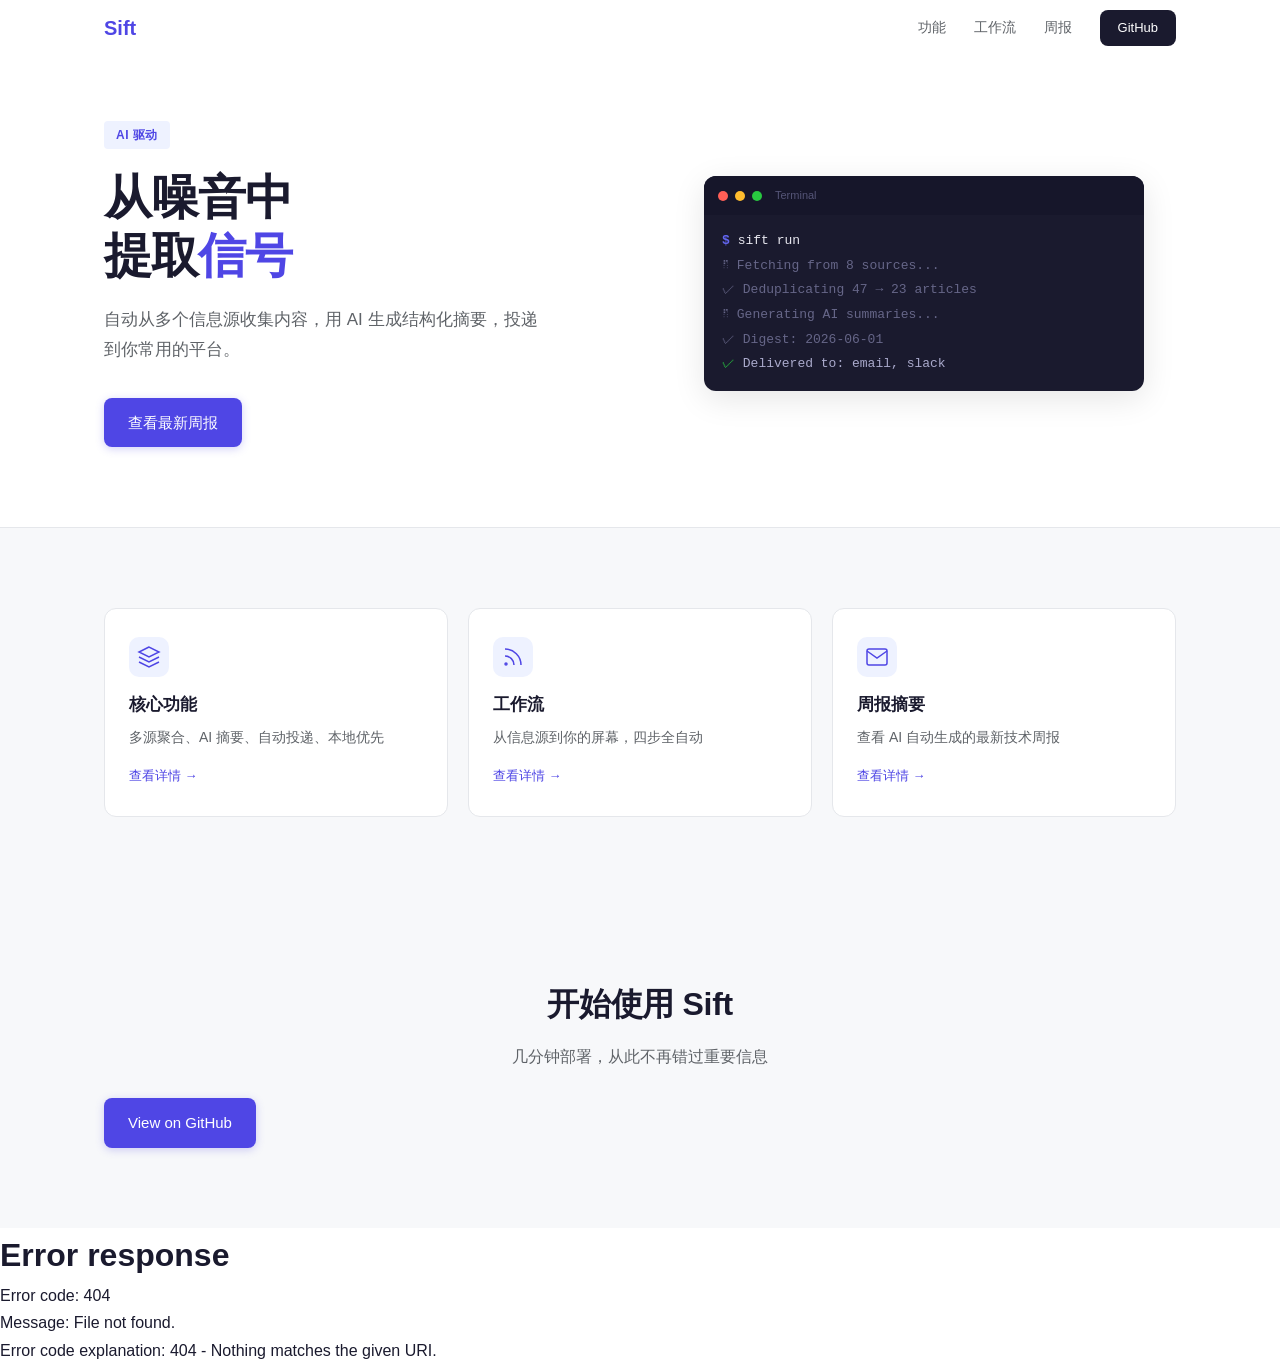
==== commit 4cb07ff6: "refactor: remove duplicate GitHub button from hero Nav already has GitHub button, no need for anothe" ====
--- a/site/index.html
+++ b/site/index.html
@@ -25,10 +25,6 @@
         <p class="hero-desc">自动从多个信息源收集内容，用 AI 生成结构化摘要，投递到你常用的平台。</p>
         <div class="hero-actions">
           <a href="digests/2026-06-01.html" class="btn btn-primary">查看最新周报</a>
-          <a href="https://github.com/null0NULL123/sift" class="btn btn-secondary">
-            <svg width="16" height="16" viewBox="0 0 16 16" fill="currentColor"><path d="M8 0C3.58 0 0 3.58 0 8c0 3.54 2.29 6.53 5.47 7.59.4.07.55-.17.55-.38 0-.19-.01-.82-.01-1.49-2.01.37-2.53-.49-2.69-.94-.09-.23-.48-.94-.82-1.13-.28-.15-.68-.52-.01-.53.63-.01 1.08.58 1.23.82.72 1.21 1.87.87 2.33.66.07-.52.28-.87.51-1.07-1.78-.2-3.64-.89-3.64-3.95 0-.87.31-1.59.82-2.15-.08-.2-.36-1.02.08-2.12 0 0 .67-.21 2.2.82.64-.18 1.32-.27 2-.27.68 0 1.36.09 2 .27 1.53-1.04 2.2-.82 2.2-.82.44 1.1.16 1.92.08 2.12.51.56.82 1.27.82 2.15 0 3.07-1.87 3.75-3.65 3.95.29.25.54.73.54 1.48 0 1.07-.01 1.93-.01 2.2 0 .21.15.46.55.38A8.013 8.013 0 0016 8c0-4.42-3.58-8-8-8z"/></svg>
-            Star on GitHub
-          </a>
         </div>
       </div>
       <div class="hero-visual">
@@ -47,30 +43,6 @@
             <div class="t-line t-dim">✓ Digest: 2026-06-01</div>
             <div class="t-line"><span class="t-ok">✓</span> Delivered to: email, slack</div>
           </div>
-        </div>
-      </div>
-    </div>
-  </section>
-
-  <!-- Metrics -->
-  <section class="metrics">
-    <div class="container">
-      <div class="metric-grid">
-        <div class="metric-item">
-          <div class="metric-num">8+</div>
-          <div class="metric-label">信息源</div>
-        </div>
-        <div class="metric-item">
-          <div class="metric-num">3h</div>
-          <div class="metric-label">每周节省</div>
-        </div>
-        <div class="metric-item">
-          <div class="metric-num">5min</div>
-          <div class="metric-label">部署时间</div>
-        </div>
-        <div class="metric-item">
-          <div class="metric-num">100%</div>
-          <div class="metric-label">本地存储</div>
         </div>
       </div>
     </div>
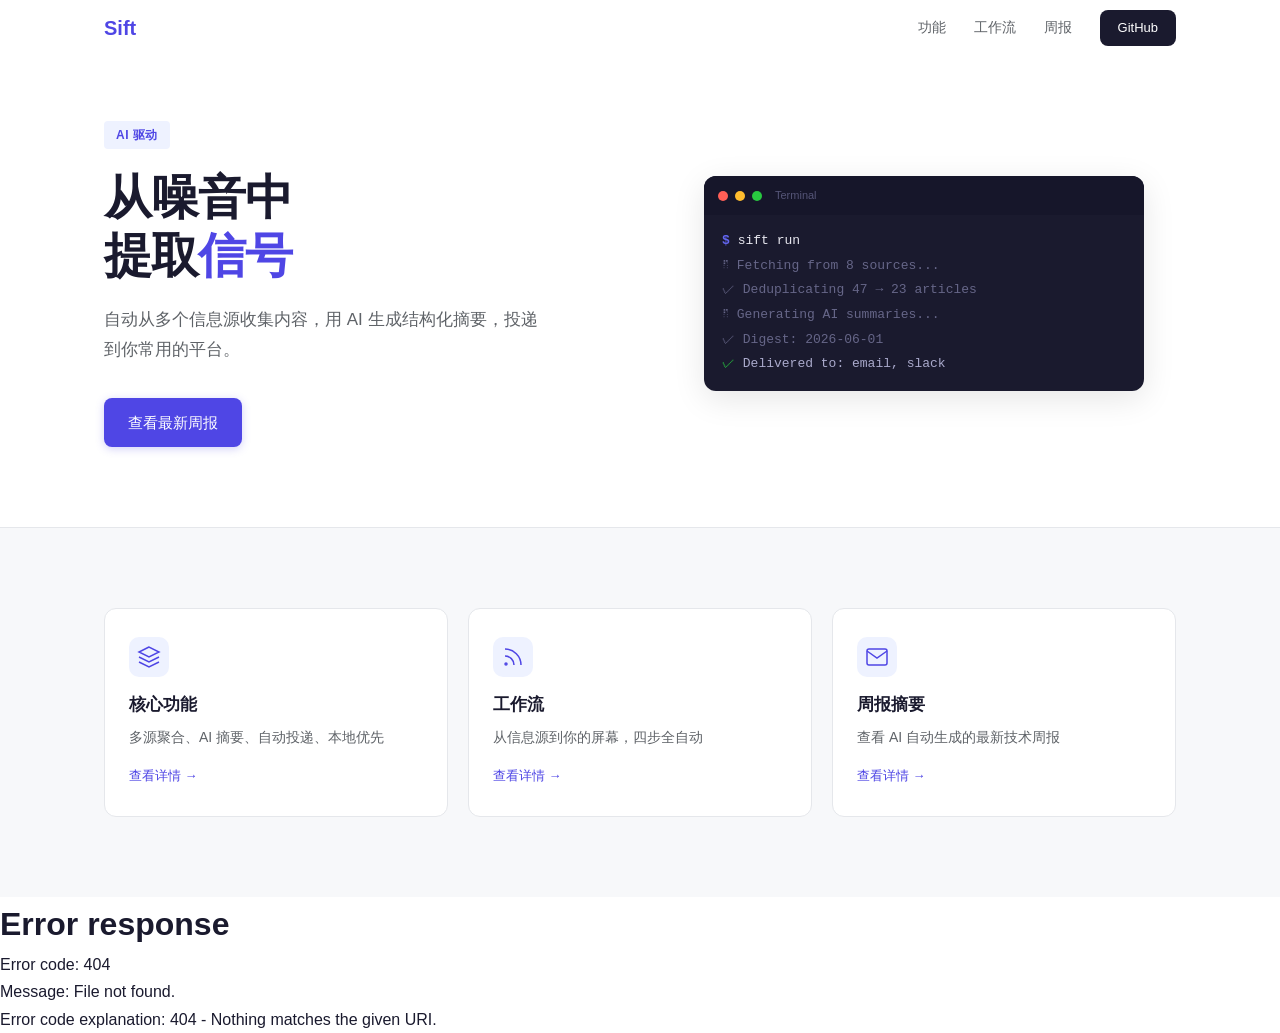
==== commit 7a3f3d5b: "refactor: remove CTA section, nav already has GitHub button Co-Authored-By: Claude Opus 4.8 <noreply" ====
--- a/site/index.html
+++ b/site/index.html
@@ -80,17 +80,6 @@
     </div>
   </section>
 
-  <!-- CTA -->
-  <section class="cta">
-    <div class="container">
-      <h2>开始使用 Sift</h2>
-      <p>几分钟部署，从此不再错过重要信息</p>
-      <div class="hero-actions">
-        <a href="https://github.com/null0NULL123/sift" class="btn btn-primary">View on GitHub</a>
-      </div>
-    </div>
-  </section>
-
   <div id="footer-include"></div>
 
   <script>
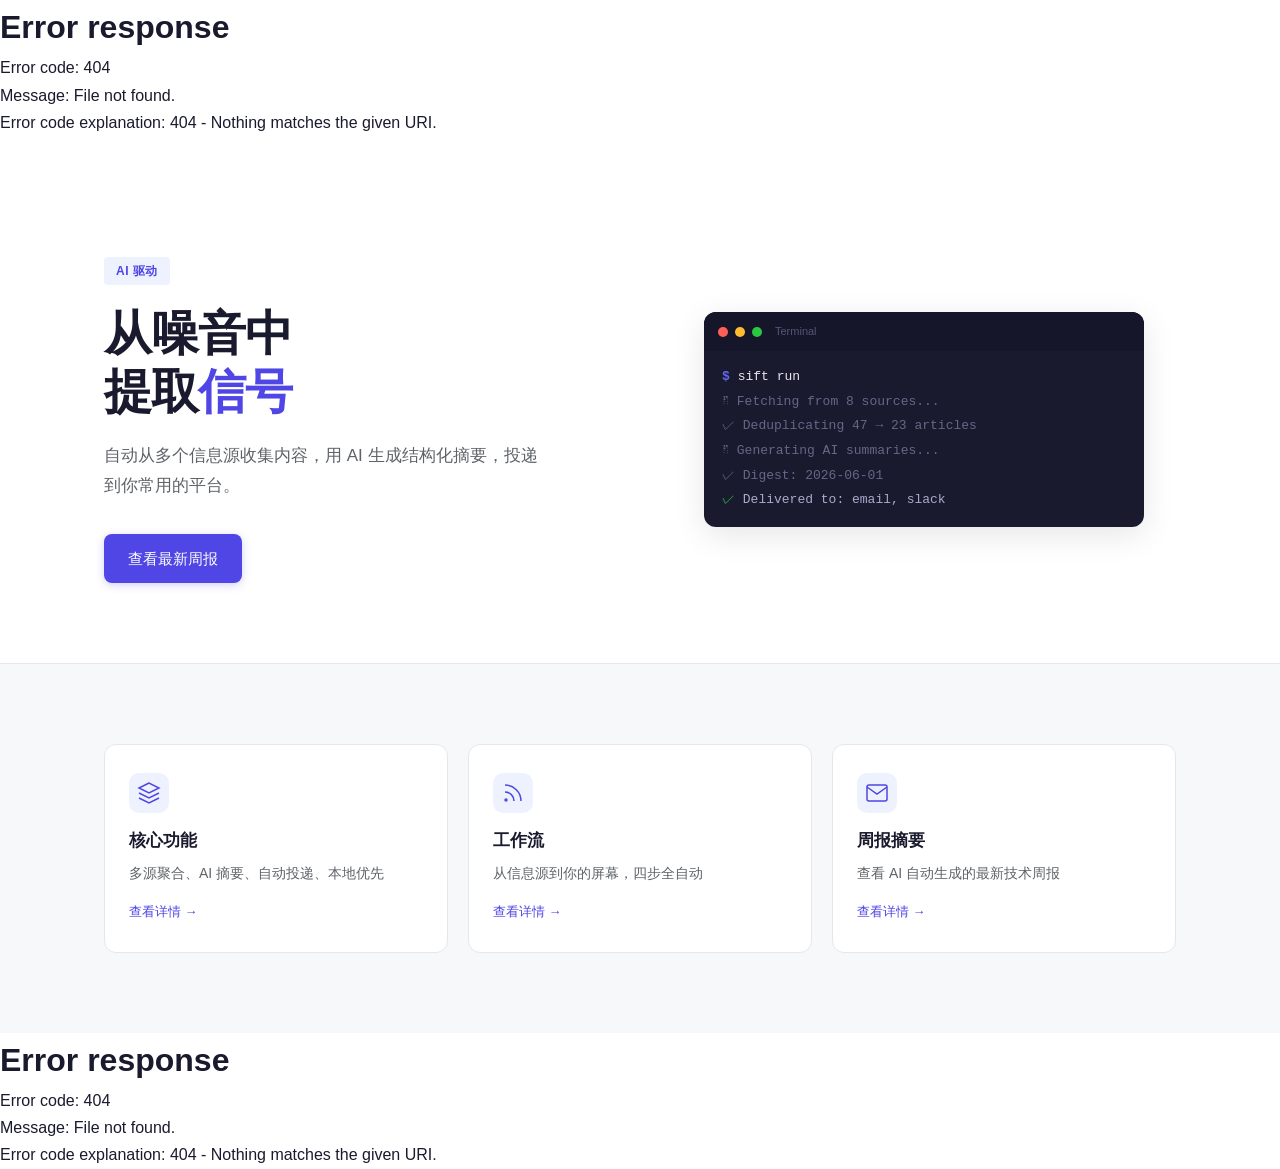
==== commit c5c3c52d: "refactor: move core modules into sift/ package - Create sift/ package with __init__.py - Move models" ====
--- a/site/index.html
+++ b/site/index.html
@@ -9,7 +9,6 @@
   <meta property="og:description" content="多源抓取、AI 摘要、自动投递。本地部署，隐私可控。">
   <meta property="og:type" content="website">
   <link rel="icon" href="data:image/svg+xml,<svg xmlns='http://www.w3.org/2000/svg' viewBox='0 0 100 100'><text y='.9em' font-size='90'>⚗️</text></svg>">
-  <base href="./">
   <link rel="stylesheet" href="style.css">
 </head>
 <body>
@@ -83,8 +82,8 @@
   <div id="footer-include"></div>
 
   <script>
-    fetch('partials/nav.html').then(r => r.text()).then(t => document.getElementById('nav-include').innerHTML = t);
-    fetch('partials/footer.html').then(r => r.text()).then(t => document.getElementById('footer-include').innerHTML = t);
+    fetch(window.__sift_root + 'partials/nav.html').then(r => r.text()).then(t => document.getElementById('nav-include').innerHTML = t);
+    fetch(window.__sift_root + 'partials/footer.html').then(r => r.text()).then(t => document.getElementById('footer-include').innerHTML = t);
     window.addEventListener('scroll', () => {
       const nav = document.querySelector('.nav');
       if (nav) nav.classList.toggle('scrolled', window.scrollY > 50);
